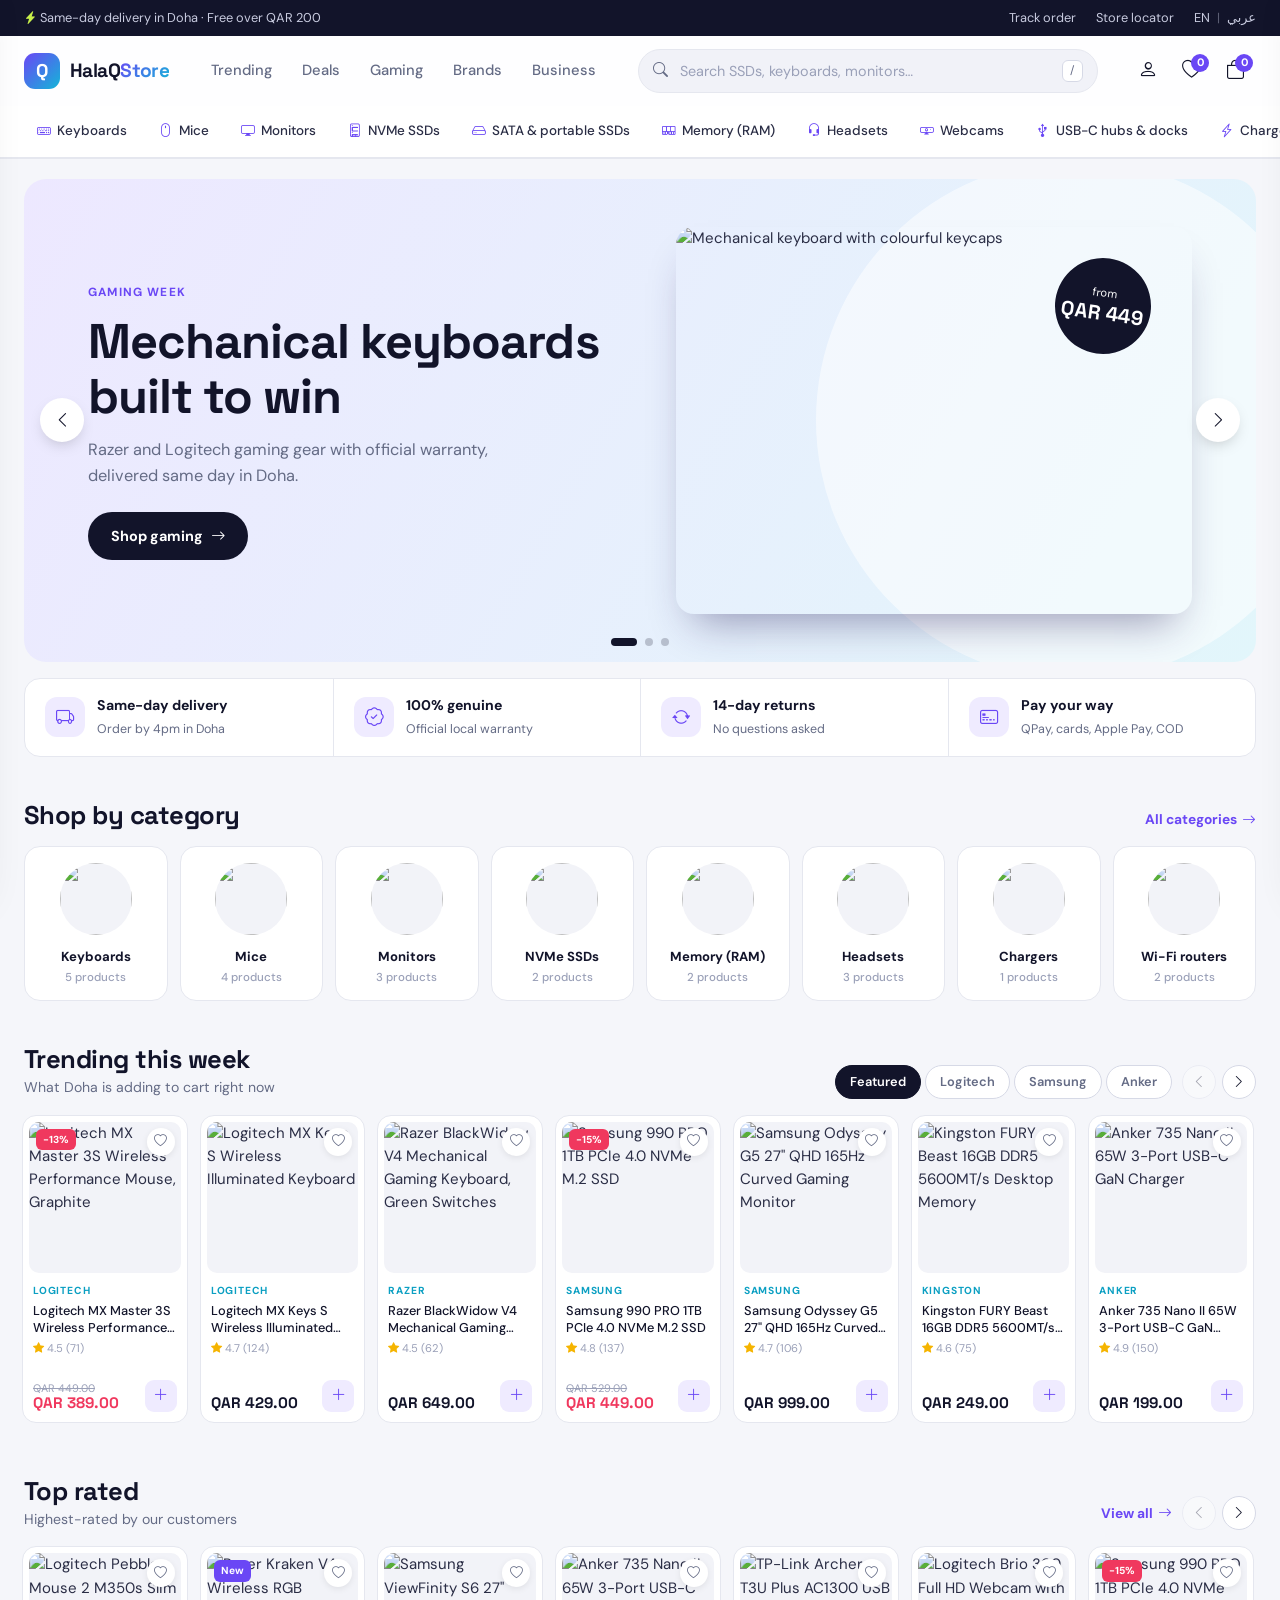
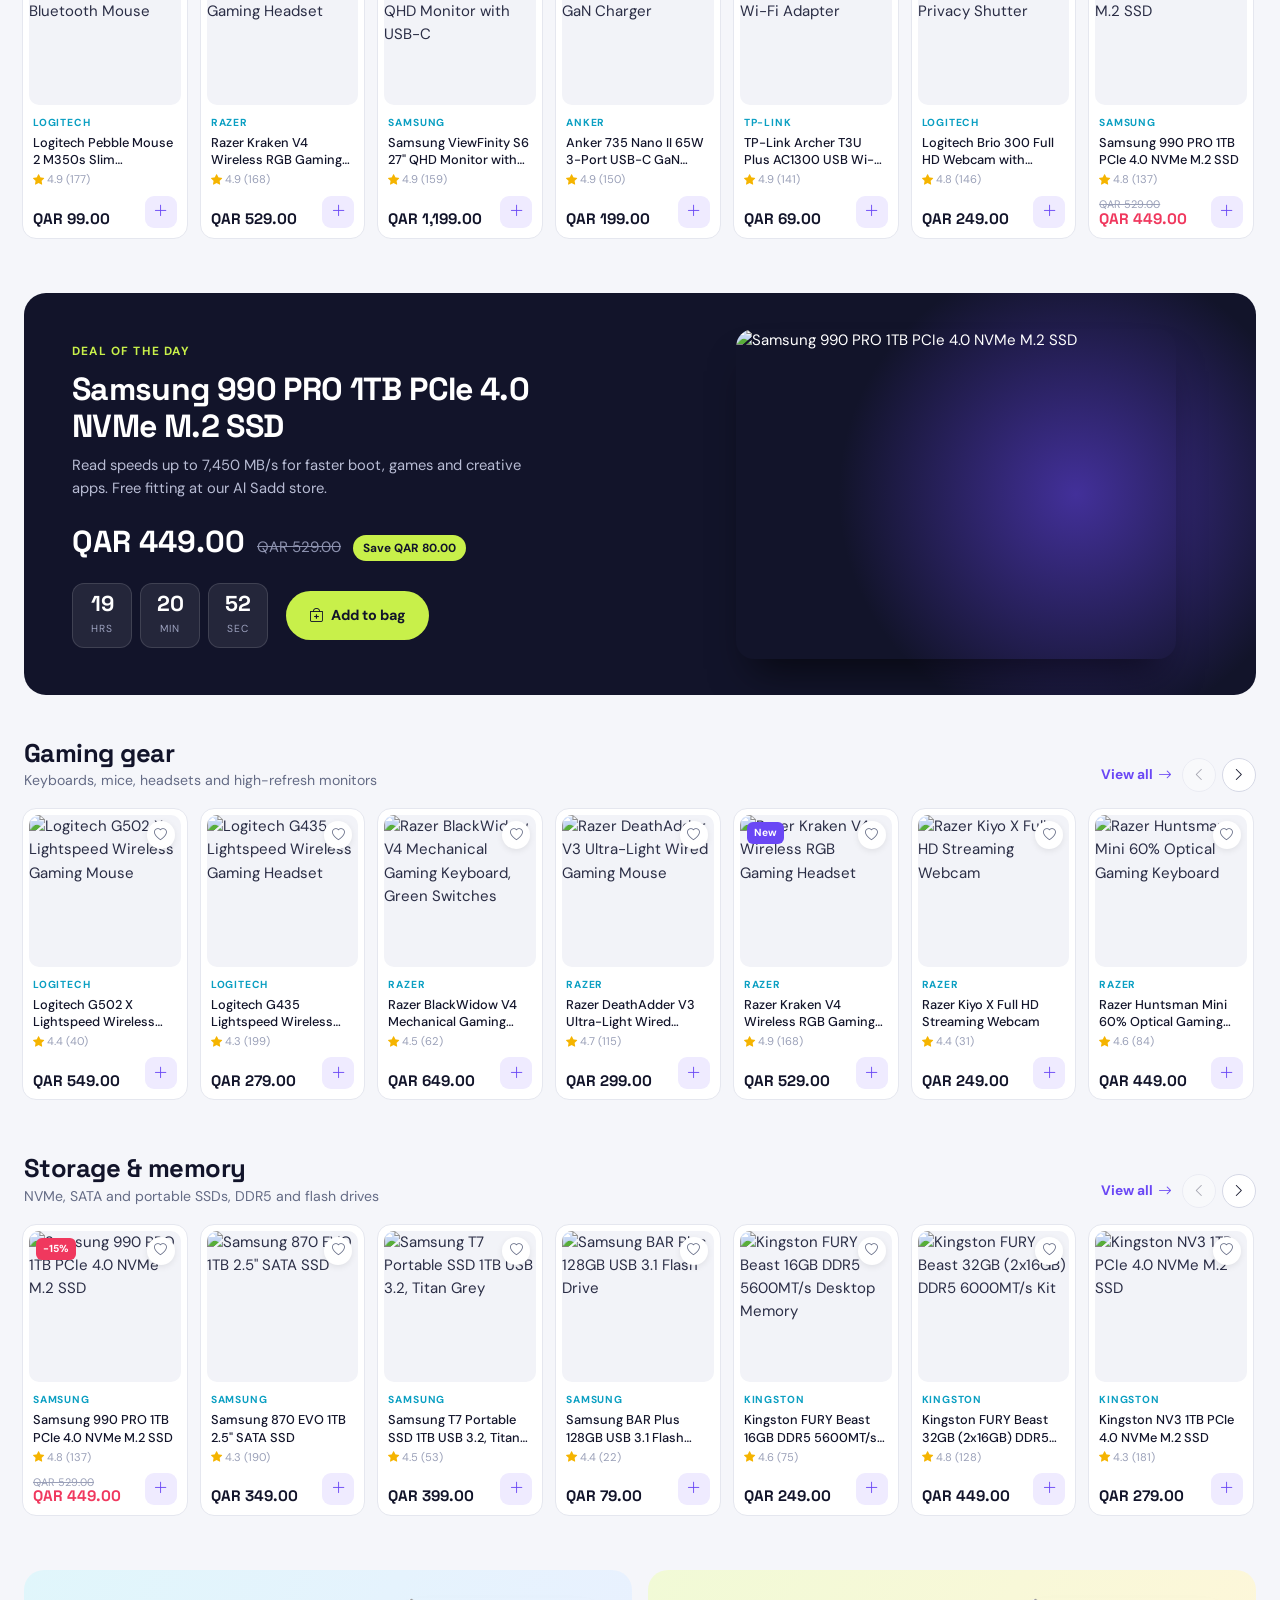
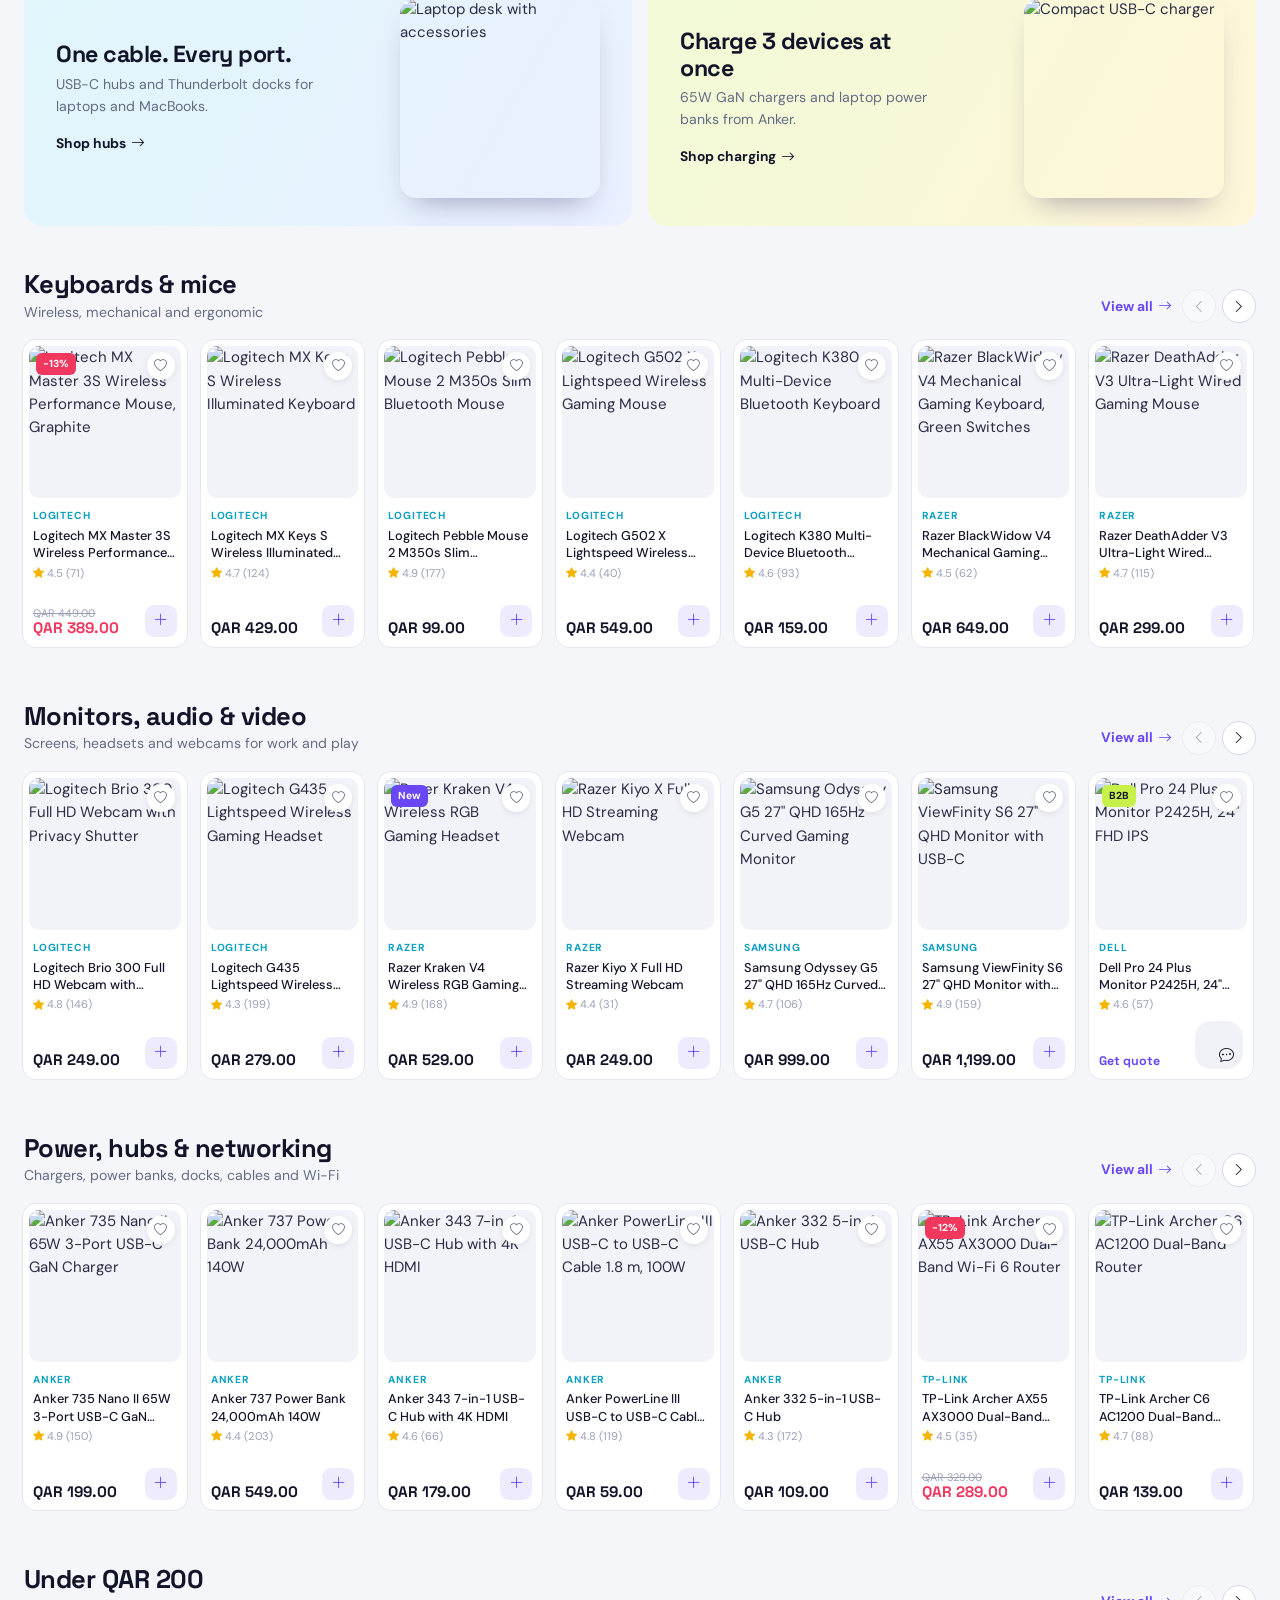
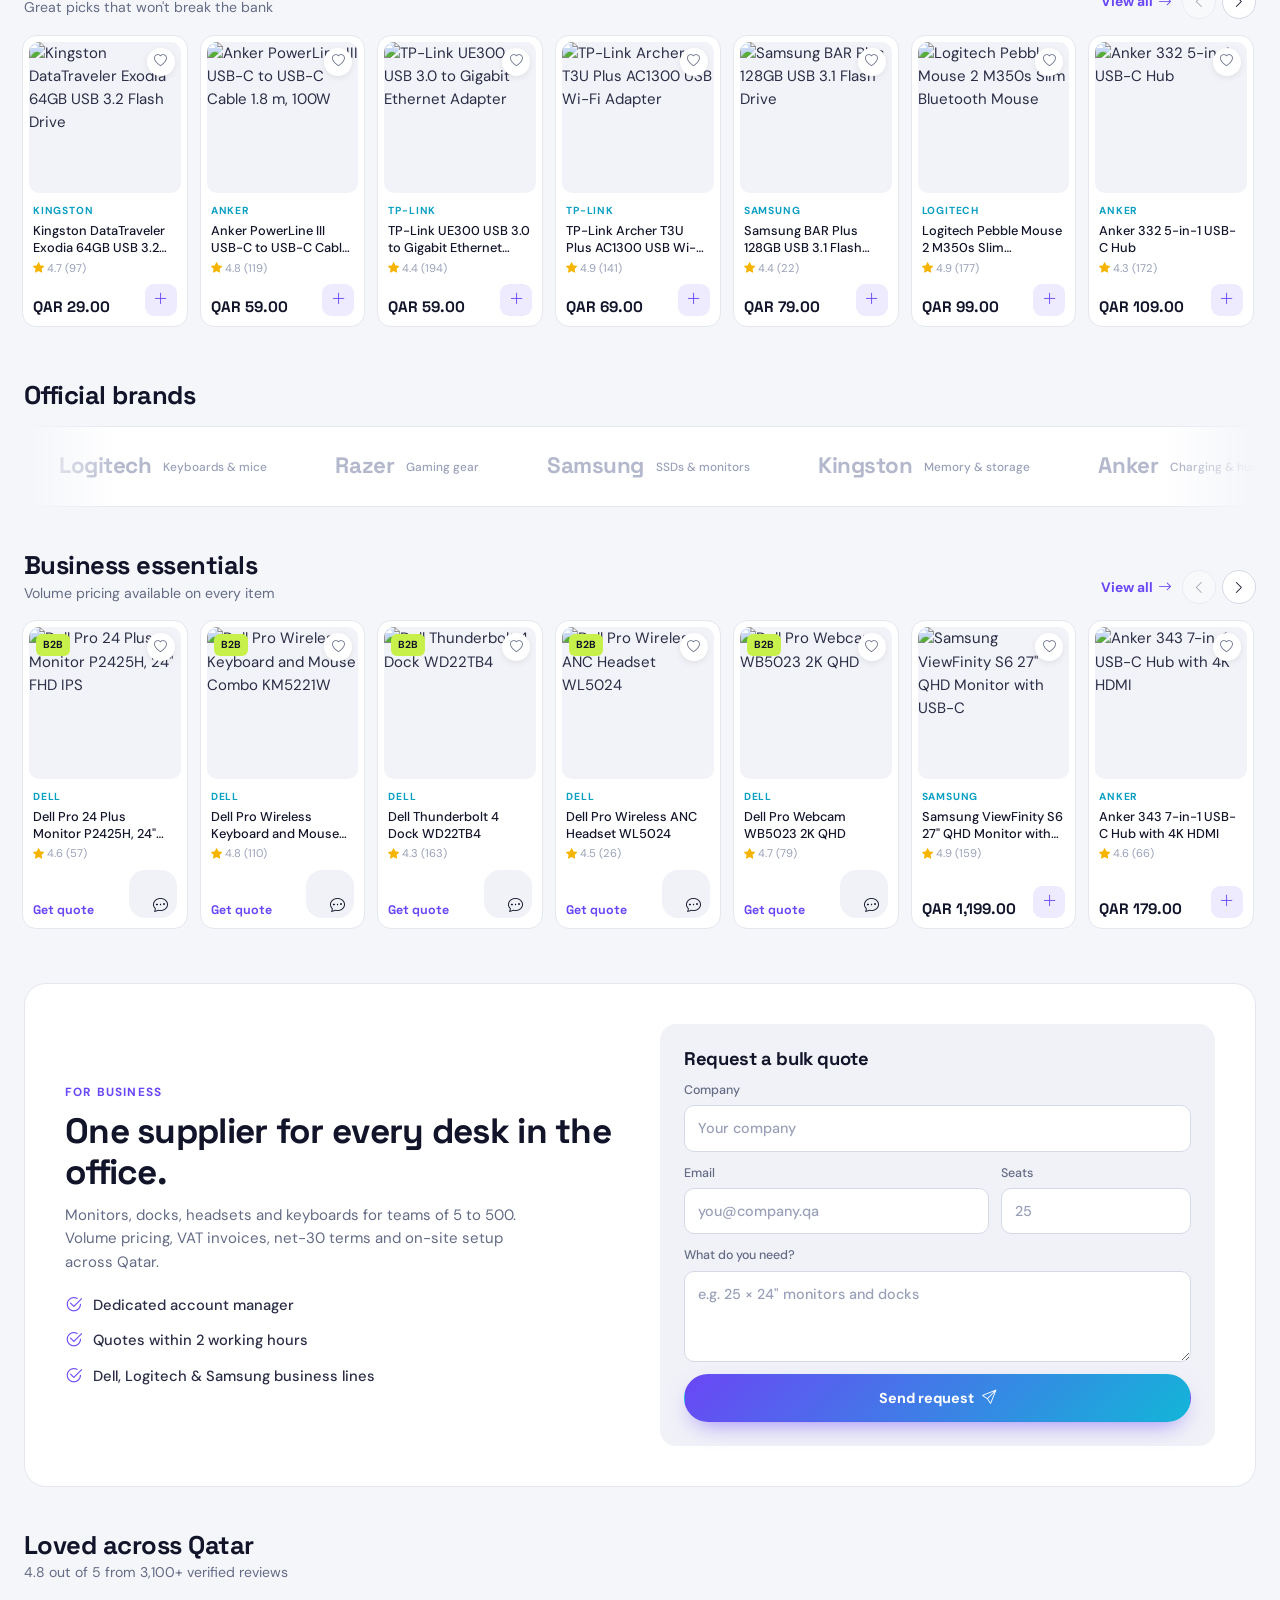
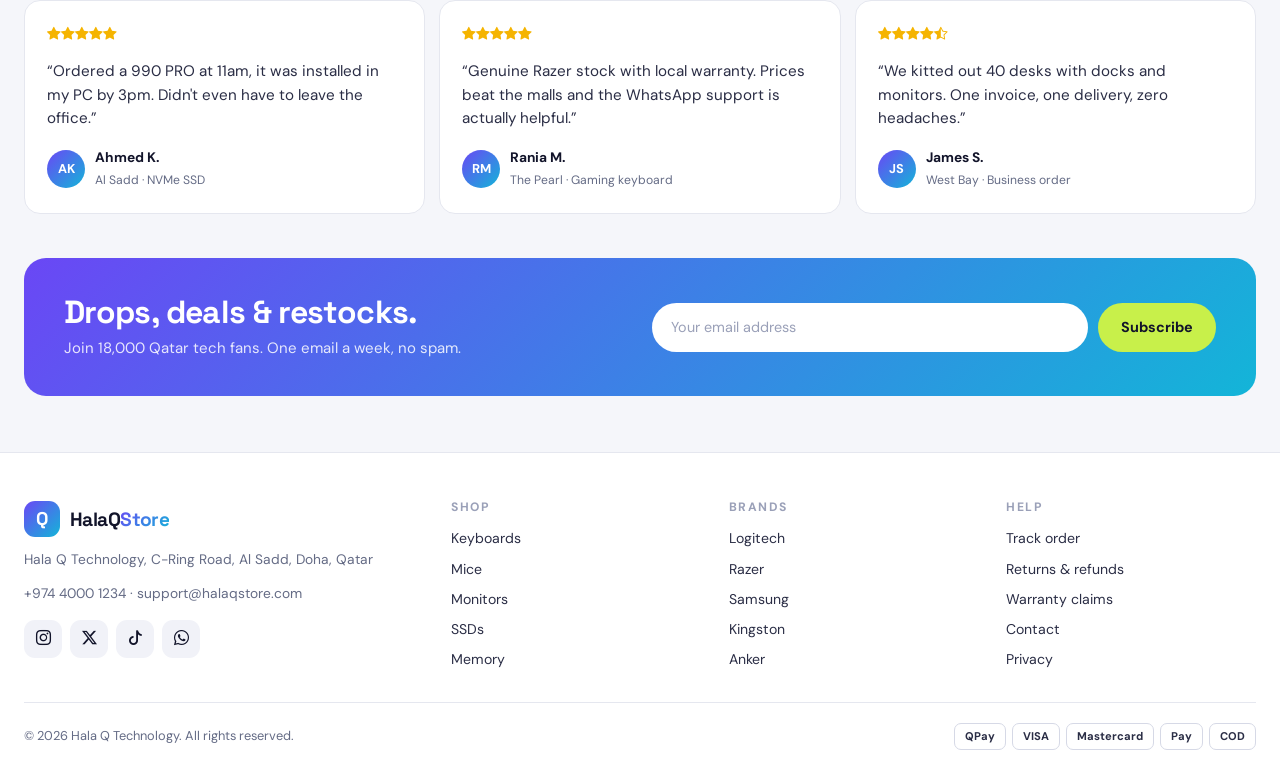
==== design-option2/index.html @ 754481db "Add design option 2 home page (light theme, view-only) New self-contained design in design-option2/:" ====
<!DOCTYPE html>
<html lang="en">
<head>
<meta charset="UTF-8">
<meta name="viewport" content="width=device-width, initial-scale=1">
<title>HalaQStore | Gaming, PC Upgrades &amp; Tech Accessories in Qatar</title>
<meta name="description" content="Keyboards, mice, monitors, SSDs, RAM, headsets and chargers from Logitech, Razer, Samsung, Kingston and Anker. Genuine stock, same-day delivery in Doha.">
<link rel="preconnect" href="https://fonts.googleapis.com">
<link rel="preconnect" href="https://fonts.gstatic.com" crossorigin>
<link href="https://fonts.googleapis.com/css2?family=DM+Sans:wght@400;500;700&family=Space+Grotesk:wght@500;600;700&display=swap" rel="stylesheet">
<link href="https://cdn.jsdelivr.net/npm/bootstrap-icons@1.11.3/font/bootstrap-icons.min.css" rel="stylesheet">
<link href="style.css" rel="stylesheet">
</head>
<body>

<!-- Announcement -->
<div class="announce">
  <div class="wrap announce-in">
    <span><i class="bi bi-lightning-charge-fill"></i> Same-day delivery in Doha · Free over QAR 200</span>
    <div class="announce-links">
      <a href="#">Track order</a>
      <a href="#">Store locator</a>
      <button class="lang" type="button" aria-label="Switch language">EN <span>|</span> عربي</button>
    </div>
  </div>
</div>

<!-- Header -->
<header class="hdr" id="hdr">
  <div class="wrap hdr-in">
    <button class="icon-btn menu-btn" id="menuBtn" aria-label="Open menu"><i class="bi bi-list"></i></button>
    <a href="#" class="logo" aria-label="HalaQStore home"><span class="logo-mark">Q</span><span class="logo-word">HalaQ<b>Store</b></span></a>
    <nav class="nav" aria-label="Main">
      <a href="#trending">Trending</a>
      <a href="#deal">Deals</a>
      <a href="#gaming">Gaming</a>
      <a href="#brands">Brands</a>
      <a href="#business">Business</a>
    </nav>
    <form class="search" role="search" onsubmit="event.preventDefault();location.href='../products.html?q='+encodeURIComponent(this.q.value)">
      <i class="bi bi-search"></i>
      <input name="q" type="search" placeholder="Search SSDs, keyboards, monitors…" aria-label="Search products">
      <kbd>/</kbd>
    </form>
    <div class="hdr-actions">
      <button class="icon-btn search-toggle" id="searchToggle" aria-label="Search"><i class="bi bi-search"></i></button>
      <a href="#" class="icon-btn" aria-label="Account"><i class="bi bi-person"></i></a>
      <a href="#" class="icon-btn" aria-label="Wishlist"><i class="bi bi-heart"></i><span class="dot" id="wishCount" hidden>0</span></a>
      <button class="icon-btn" id="cartBtn" aria-label="Open cart"><i class="bi bi-bag"></i><span class="dot" id="cartCount" hidden>0</span></button>
    </div>
  </div>
  <div class="catbar"><div class="wrap catbar-in" id="catbar"></div></div>
</header>

<!-- Mobile menu -->
<div class="drawer drawer-left" id="menuDrawer" aria-hidden="true">
  <div class="drawer-head"><span class="logo-word">HalaQ<b>Store</b></span><button class="icon-btn" data-close aria-label="Close menu"><i class="bi bi-x-lg"></i></button></div>
  <nav class="drawer-nav" id="drawerNav"></nav>
</div>

<!-- Cart -->
<div class="drawer drawer-right" id="cartDrawer" aria-hidden="true">
  <div class="drawer-head"><h3>Your bag</h3><button class="icon-btn" data-close aria-label="Close cart"><i class="bi bi-x-lg"></i></button></div>
  <div class="cart-items" id="cartItems"></div>
  <div class="cart-foot">
    <div><div class="ship-text" id="shipText"></div><div class="ship-bar"><span id="shipBar"></span></div></div>
    <div class="cart-total"><span>Subtotal</span><strong id="cartTotal">QAR 0.00</strong></div>
    <a href="#" class="btn btn-glow btn-block">Checkout <i class="bi bi-arrow-right"></i></a>
  </div>
</div>
<div class="scrim" id="scrim"></div>

<main>

<!-- Hero banner slider -->
<section class="hero">
  <div class="wrap">
    <div class="slider" id="slider" aria-roledescription="carousel" aria-label="Featured offers">
      <div class="slides" id="slides">
        <div class="slide s-violet" role="group" aria-label="Slide 1 of 3">
          <div class="slide-copy">
            <span class="slide-tag">Gaming week</span>
            <h1>Mechanical keyboards built to win</h1>
            <p>Razer and Logitech gaming gear with official warranty, delivered same day in Doha.</p>
            <a href="#gaming" class="btn btn-dark">Shop gaming <i class="bi bi-arrow-right"></i></a>
          </div>
          <div class="slide-art"><img data-photo="1595225476474-87563907a212" alt="Mechanical keyboard with colourful keycaps"><span class="slide-price">from<b>QAR 449</b></span></div>
        </div>
        <div class="slide s-lime" role="group" aria-label="Slide 2 of 3">
          <div class="slide-copy">
            <span class="slide-tag">PC upgrades</span>
            <h2>Up to 7,450 MB/s with Gen 4 NVMe</h2>
            <p>Samsung and Kingston SSDs and DDR5 memory. Free fitting at our Al Sadd store.</p>
            <a href="#storage" class="btn btn-dark">Shop upgrades <i class="bi bi-arrow-right"></i></a>
          </div>
          <div class="slide-art"><img data-photo="1597872200969-2b65d56bd16b" alt="Inside a gaming PC with RGB lighting"><span class="slide-price">save<b>15%</b></span></div>
        </div>
        <div class="slide s-peach" role="group" aria-label="Slide 3 of 3">
          <div class="slide-copy">
            <span class="slide-tag">For business</span>
            <h2>Equip the whole office in one order</h2>
            <p>Monitors, docks and keyboards for teams of 5 to 500 with volume pricing.</p>
            <a href="#business" class="btn btn-dark">Get a quote <i class="bi bi-arrow-right"></i></a>
          </div>
          <div class="slide-art"><img data-photo="1497366216548-37526070297c" alt="Modern open-plan office"><span class="slide-price">bulk<b>deals</b></span></div>
        </div>
      </div>
      <button class="sl-btn sl-prev" id="slPrev" aria-label="Previous slide"><i class="bi bi-chevron-left"></i></button>
      <button class="sl-btn sl-next" id="slNext" aria-label="Next slide"><i class="bi bi-chevron-right"></i></button>
      <div class="sl-dots" id="slDots"></div>
    </div>
  </div>
</section>

<!-- Perks -->
<section class="perks">
  <div class="wrap"><div class="perks-in">
    <div class="perk"><i class="bi bi-truck"></i><div><strong>Same-day delivery</strong><span>Order by 4pm in Doha</span></div></div>
    <div class="perk"><i class="bi bi-patch-check"></i><div><strong>100% genuine</strong><span>Official local warranty</span></div></div>
    <div class="perk"><i class="bi bi-arrow-repeat"></i><div><strong>14-day returns</strong><span>No questions asked</span></div></div>
    <div class="perk"><i class="bi bi-credit-card-2-front"></i><div><strong>Pay your way</strong><span>QPay, cards, Apple Pay, COD</span></div></div>
  </div></div>
</section>

<!-- Categories -->
<section class="sec">
  <div class="wrap">
    <div class="sec-head"><div><h2>Shop by category</h2></div><a href="../products.html" class="link-more">All categories <i class="bi bi-arrow-right"></i></a></div>
    <div class="cats" id="cats"></div>
  </div>
</section>

<!-- Trending (tabs) -->
<section class="sec" id="trending">
  <div class="wrap">
    <div class="sec-head">
      <div><h2>Trending this week</h2><p>What Doha is adding to cart right now</p></div>
      <div class="sec-tools">
        <div class="tabs" role="tablist" id="tabs">
          <button role="tab" class="active" data-tab="featured">Featured</button>
          <button role="tab" data-tab="logitech">Logitech</button>
          <button role="tab" data-tab="samsung">Samsung</button>
          <button role="tab" data-tab="anker">Anker</button>
        </div>
        <div class="nav-arrows"><button class="r-btn" data-dir="-1" aria-label="Scroll left"><i class="bi bi-chevron-left"></i></button><button class="r-btn" data-dir="1" aria-label="Scroll right"><i class="bi bi-chevron-right"></i></button></div>
      </div>
    </div>
    <div class="rail" id="trendRail"></div>
  </div>
</section>

<section class="sec" data-rail="toprated"></section>

<!-- Deal of the day -->
<section class="sec" id="deal">
  <div class="wrap">
    <div class="deal">
      <div class="deal-copy">
        <span class="kick">Deal of the day</span>
        <h2 id="dealTitle"></h2>
        <p id="dealDesc"></p>
        <div class="deal-price"><strong id="dealPrice"></strong><s id="dealOld"></s><span class="save" id="dealSave"></span></div>
        <div class="deal-row">
          <div class="countdown" id="countdown">
            <div><b data-h>00</b><span>hrs</span></div>
            <div><b data-m>00</b><span>min</span></div>
            <div><b data-s>00</b><span>sec</span></div>
          </div>
          <button class="btn btn-lime" id="dealAdd"><i class="bi bi-bag-plus"></i> Add to bag</button>
        </div>
      </div>
      <div class="deal-visual"><img id="dealImg" alt=""></div>
    </div>
  </div>
</section>

<section class="sec" data-rail="gaming" id="gaming"></section>
<section class="sec" data-rail="storage" id="storage"></section>

<!-- Promo banners -->
<section class="sec">
  <div class="wrap promos">
    <a href="../products.html?type=hub" class="promo p-cyan"><div><h3>One cable. Every port.</h3><p>USB-C hubs and Thunderbolt docks for laptops and MacBooks.</p><span class="link-more">Shop hubs <i class="bi bi-arrow-right"></i></span></div><img data-photo="1618410320928-25228d811631" data-w="500" data-h="500" alt="Laptop desk with accessories"></a>
    <a href="../products.html?type=charger" class="promo p-lime"><div><h3>Charge 3 devices at once</h3><p>65W GaN chargers and laptop power banks from Anker.</p><span class="link-more">Shop charging <i class="bi bi-arrow-right"></i></span></div><img data-photo="1600490722773-35753aea6332" data-w="500" data-h="500" alt="Compact USB-C charger"></a>
  </div>
</section>

<section class="sec" data-rail="input"></section>
<section class="sec" data-rail="display"></section>
<section class="sec" data-rail="power"></section>
<section class="sec" data-rail="budget"></section>

<!-- Brands marquee -->
<section class="sec" id="brands">
  <div class="wrap">
    <div class="sec-head"><div><h2>Official brands</h2></div></div>
    <div class="marquee" aria-label="Brands"><div class="marquee-track" id="marquee"></div></div>
  </div>
</section>

<section class="sec" data-rail="business"></section>

<!-- Business -->
<section class="sec" id="business">
  <div class="wrap">
    <div class="biz">
      <div class="biz-copy">
        <span class="kick">For business</span>
        <h2>One supplier for every desk in the office.</h2>
        <p>Monitors, docks, headsets and keyboards for teams of 5 to 500. Volume pricing, VAT invoices, net-30 terms and on-site setup across Qatar.</p>
        <ul class="checks">
          <li><i class="bi bi-check2-circle"></i> Dedicated account manager</li>
          <li><i class="bi bi-check2-circle"></i> Quotes within 2 working hours</li>
          <li><i class="bi bi-check2-circle"></i> Dell, Logitech &amp; Samsung business lines</li>
        </ul>
      </div>
      <form class="quote" id="quoteForm">
        <h3>Request a bulk quote</h3>
        <label>Company<input required name="company" placeholder="Your company"></label>
        <div class="two">
          <label>Email<input required type="email" name="email" placeholder="you@company.qa"></label>
          <label>Seats<input type="number" min="5" name="seats" placeholder="25"></label>
        </div>
        <label>What do you need?<textarea name="msg" rows="3" placeholder="e.g. 25 × 24&quot; monitors and docks"></textarea></label>
        <button class="btn btn-glow btn-block" type="submit">Send request <i class="bi bi-send"></i></button>
      </form>
    </div>
  </div>
</section>

<!-- Reviews -->
<section class="sec">
  <div class="wrap">
    <div class="sec-head"><div><h2>Loved across Qatar</h2><p>4.8 out of 5 from 3,100+ verified reviews</p></div></div>
    <div class="reviews">
      <figure class="review"><span class="stars"><i class="bi bi-star-fill"></i><i class="bi bi-star-fill"></i><i class="bi bi-star-fill"></i><i class="bi bi-star-fill"></i><i class="bi bi-star-fill"></i></span><blockquote>“Ordered a 990 PRO at 11am, it was installed in my PC by 3pm. Didn't even have to leave the office.”</blockquote><figcaption><span class="av">AK</span><div><strong>Ahmed K.</strong><small>Al Sadd · NVMe SSD</small></div></figcaption></figure>
      <figure class="review"><span class="stars"><i class="bi bi-star-fill"></i><i class="bi bi-star-fill"></i><i class="bi bi-star-fill"></i><i class="bi bi-star-fill"></i><i class="bi bi-star-fill"></i></span><blockquote>“Genuine Razer stock with local warranty. Prices beat the malls and the WhatsApp support is actually helpful.”</blockquote><figcaption><span class="av">RM</span><div><strong>Rania M.</strong><small>The Pearl · Gaming keyboard</small></div></figcaption></figure>
      <figure class="review"><span class="stars"><i class="bi bi-star-fill"></i><i class="bi bi-star-fill"></i><i class="bi bi-star-fill"></i><i class="bi bi-star-fill"></i><i class="bi bi-star-half"></i></span><blockquote>“We kitted out 40 desks with docks and monitors. One invoice, one delivery, zero headaches.”</blockquote><figcaption><span class="av">JS</span><div><strong>James S.</strong><small>West Bay · Business order</small></div></figcaption></figure>
    </div>
  </div>
</section>

<!-- Newsletter -->
<section class="sec">
  <div class="wrap">
    <div class="nl">
      <div><h2>Drops, deals &amp; restocks.</h2><p>Join 18,000 Qatar tech fans. One email a week, no spam.</p></div>
      <form class="nl-form" id="nlForm"><input type="email" required placeholder="Your email address" aria-label="Email address"><button class="btn btn-lime" type="submit">Subscribe</button></form>
    </div>
  </div>
</section>

</main>

<!-- Footer -->
<footer class="ftr">
  <div class="wrap">
    <div class="ftr-top">
      <div class="ftr-brand">
        <a href="#" class="logo"><span class="logo-mark">Q</span><span class="logo-word">HalaQ<b>Store</b></span></a>
        <p>Hala Q Technology, C-Ring Road, Al Sadd, Doha, Qatar</p>
        <p><a href="tel:+97440001234">+974 4000 1234</a> · <a href="mailto:support@halaqstore.com">support@halaqstore.com</a></p>
        <div class="socials"><a href="#" aria-label="Instagram"><i class="bi bi-instagram"></i></a><a href="#" aria-label="X"><i class="bi bi-twitter-x"></i></a><a href="#" aria-label="TikTok"><i class="bi bi-tiktok"></i></a><a href="https://wa.me/97440001234" aria-label="WhatsApp"><i class="bi bi-whatsapp"></i></a></div>
      </div>
      <div><h4>Shop</h4><ul><li><a href="../products.html?type=keyboard">Keyboards</a></li><li><a href="../products.html?type=mouse">Mice</a></li><li><a href="../products.html?type=monitor">Monitors</a></li><li><a href="../products.html?type=nvme">SSDs</a></li><li><a href="../products.html?type=ram">Memory</a></li></ul></div>
      <div><h4>Brands</h4><ul><li><a href="../products.html?brand=Logitech">Logitech</a></li><li><a href="../products.html?brand=Razer">Razer</a></li><li><a href="../products.html?brand=Samsung">Samsung</a></li><li><a href="../products.html?brand=Kingston">Kingston</a></li><li><a href="../products.html?brand=Anker">Anker</a></li></ul></div>
      <div><h4>Help</h4><ul><li><a href="#">Track order</a></li><li><a href="#">Returns &amp; refunds</a></li><li><a href="#">Warranty claims</a></li><li><a href="#">Contact</a></li><li><a href="#">Privacy</a></li></ul></div>
    </div>
    <div class="ftr-bottom">
      <span>© <span id="yr">2026</span> Hala Q Technology. All rights reserved.</span>
      <div class="pays"><span>QPay</span><span>VISA</span><span>Mastercard</span><span> Pay</span><span>COD</span></div>
    </div>
  </div>
</footer>

<!-- Mobile tab bar -->
<nav class="tabbar" aria-label="Quick links">
  <a href="#" class="on"><i class="bi bi-house"></i><span>Home</span></a>
  <a href="#trending"><i class="bi bi-grid"></i><span>Shop</span></a>
  <a href="#deal"><i class="bi bi-fire"></i><span>Deals</span></a>
  <button type="button" data-open-cart><i class="bi bi-bag"></i><span>Bag</span></button>
</nav>

<div class="toast" id="toast" role="status" aria-live="polite"></div>

<script src="catalog.js"></script>
<script src="script.js"></script>
</body>
</html>
---- design-option2/style.css ----
/* =========================================================
   HalaQStore — Design option 2 (light)
   Clean white base · electric violet + cyan · lime highlights
   ========================================================= */
:root{
  --bg:#F5F6FA; --surface:#FFFFFF; --surface-2:#F1F2F8; --surface-3:#E8EAF3;
  --line:#E5E7EF; --line-2:#D6D9E6;
  --ink:#12142A; --text:#2A2D45; --muted:#646B85; --dim:#9AA0B8;
  --violet:#6A47F5; --violet-2:#5534E0; --violet-soft:#EFEBFF; --cyan:#0B9FC2; --lime:#C8F04A; --hot:#F0385E;
  --grad:linear-gradient(135deg,#6A47F5 0%,#13B5D8 100%);
  --media:#F2F3F8;
  --r:16px; --r-sm:10px;
  --font:'DM Sans',system-ui,-apple-system,'Segoe UI',Roboto,Arial,sans-serif;
  --display:'Space Grotesk','DM Sans',system-ui,sans-serif;
  --shadow:0 14px 34px -16px rgba(30,28,80,.25);
}
*,*::before,*::after{box-sizing:border-box}
html{scroll-behavior:smooth}
body{margin:0;font-family:var(--font);font-size:15px;line-height:1.55;color:var(--text);background:var(--bg);-webkit-font-smoothing:antialiased;overflow-x:hidden}
h1,h2,h3,h4{font-family:var(--display);font-weight:700;letter-spacing:-.02em;line-height:1.15;margin:0;color:var(--ink)}
p{margin:0}
a{color:inherit;text-decoration:none}
img{max-width:100%;display:block}
button{font:inherit;color:inherit;cursor:pointer}
:focus-visible{outline:2px solid var(--violet);outline-offset:3px;border-radius:6px}
.wrap{max-width:1320px;margin:0 auto;padding:0 24px}
@media (max-width:600px){.wrap{padding:0 16px}}

/* ---------- Buttons ---------- */
.btn{display:inline-flex;align-items:center;justify-content:center;gap:8px;padding:12px 22px;border-radius:999px;border:1px solid transparent;font-weight:700;font-size:.9rem;transition:transform .2s,box-shadow .2s,background .2s,border-color .2s;white-space:nowrap}
.btn:hover{transform:translateY(-2px)}
.btn-glow{background:var(--grad);color:#fff;box-shadow:0 10px 24px -10px rgba(106,71,245,.7)}
.btn-dark{background:var(--ink);color:#fff}
.btn-dark:hover{background:var(--violet)}
.btn-ghost{background:var(--surface);border-color:var(--line-2);color:var(--ink)}
.btn-ghost:hover{border-color:var(--violet);color:var(--violet)}
.btn-lime{background:var(--lime);color:var(--ink)}
.btn-lime:hover{box-shadow:0 12px 24px -12px rgba(120,160,20,.8)}
.btn-block{width:100%}
.icon-btn{position:relative;display:inline-grid;place-items:center;width:42px;height:42px;border-radius:12px;background:transparent;border:1px solid transparent;font-size:1.2rem;color:var(--ink);transition:background .2s}
.icon-btn:hover{background:var(--surface-2)}
.dot{position:absolute;top:3px;right:2px;min-width:18px;height:18px;padding:0 5px;border-radius:9px;background:var(--violet);color:#fff;font-size:.68rem;font-weight:700;display:grid;place-items:center}

/* ---------- Announcement ---------- */
.announce{background:var(--ink);color:#C9CCE0;font-size:.8rem}
.announce-in{display:flex;justify-content:space-between;align-items:center;gap:16px;padding-top:8px;padding-bottom:8px}
.announce i{color:var(--lime)}
.announce-links{display:flex;gap:20px;align-items:center;white-space:nowrap;flex-shrink:0}
.announce-links a:hover{color:#fff}
.lang{background:none;border:0;color:#C9CCE0;font-size:.8rem;padding:0}
.lang span{opacity:.4;margin:0 4px}
@media (max-width:760px){.announce-links a{display:none}.announce-in>span{overflow:hidden;text-overflow:ellipsis;white-space:nowrap}}

/* ---------- Header ---------- */
.hdr{position:sticky;top:0;z-index:50;background:rgba(255,255,255,.88);backdrop-filter:blur(14px);-webkit-backdrop-filter:blur(14px);border-bottom:1px solid var(--line);transition:box-shadow .2s}
.hdr.scrolled{box-shadow:0 6px 20px -12px rgba(30,28,80,.25)}
.hdr-in{display:flex;align-items:center;gap:28px;height:70px}
.logo{display:flex;align-items:center;gap:10px;flex-shrink:0}
.logo-mark{width:36px;height:36px;border-radius:11px;background:var(--grad);display:grid;place-items:center;font-family:var(--display);font-weight:700;font-size:1.15rem;color:#fff}
.logo-word{font-family:var(--display);font-weight:700;font-size:1.2rem;letter-spacing:-.03em;color:var(--ink)}
.logo-word b{background:var(--grad);-webkit-background-clip:text;background-clip:text;color:transparent}
.nav{display:flex;gap:2px}
.nav a{padding:8px 14px;border-radius:999px;font-weight:500;font-size:.92rem;color:var(--muted);transition:color .2s,background .2s}
.nav a:hover{color:var(--violet);background:var(--violet-soft)}
.search{flex:1;max-width:460px;margin-left:auto;display:flex;align-items:center;gap:10px;height:44px;padding:0 14px;border-radius:999px;background:var(--surface-2);border:1px solid var(--line);transition:border-color .2s,box-shadow .2s,background .2s}
.search:focus-within{background:#fff;border-color:var(--violet);box-shadow:0 0 0 4px rgba(106,71,245,.14)}
.search i{color:var(--muted)}
.search input{flex:1;min-width:0;background:none;border:0;color:var(--ink);font:inherit;font-size:.9rem}
.search input::placeholder{color:var(--dim)}
.search input:focus{outline:none}
.search kbd{font-family:var(--font);font-size:.72rem;color:var(--muted);border:1px solid var(--line-2);border-radius:6px;padding:1px 7px;background:#fff}
.hdr-actions{display:flex;gap:2px}
.menu-btn,.search-toggle{display:none}
@media (max-width:1100px){.nav{display:none}.menu-btn{display:inline-grid}}
@media (max-width:760px){
  .hdr-in{gap:6px;height:62px;flex-wrap:wrap}
  .search{display:none;order:10;flex-basis:100%;max-width:none;margin:0 0 12px}
  .hdr.search-open .search{display:flex}
  .hdr.search-open .hdr-in{height:auto;padding-top:9px}
  .search-toggle{display:inline-grid}
  .hdr-actions{margin-left:auto}
  .hdr-actions a[aria-label="Account"]{display:none}
}

/* ---------- Category strip under header ---------- */
.catbar{background:#fff;border-bottom:1px solid var(--line)}
.catbar-in{display:flex;gap:6px;overflow-x:auto;scrollbar-width:none;padding-top:8px;padding-bottom:8px}
.catbar-in::-webkit-scrollbar{display:none}
.catbar a{display:inline-flex;align-items:center;gap:7px;padding:7px 13px;border-radius:999px;font-size:.84rem;font-weight:500;color:var(--text);white-space:nowrap;transition:background .2s,color .2s}
.catbar a i{color:var(--violet)}
.catbar a:hover{background:var(--violet-soft);color:var(--violet)}

/* ---------- Drawers ---------- */
.scrim{position:fixed;inset:0;background:rgba(18,20,42,.45);opacity:0;pointer-events:none;transition:opacity .25s;z-index:90}
.scrim.on{opacity:1;pointer-events:auto}
.drawer{position:fixed;top:0;bottom:0;width:min(400px,92vw);background:#fff;z-index:100;display:flex;flex-direction:column;transition:transform .3s cubic-bezier(.2,.8,.2,1);box-shadow:0 0 40px rgba(0,0,0,.12)}
.drawer-left{left:0;transform:translateX(-105%)}
.drawer-right{right:0;transform:translateX(105%)}
.drawer.open{transform:none}
.drawer-head{display:flex;align-items:center;justify-content:space-between;padding:16px 20px;border-bottom:1px solid var(--line)}
.drawer-head h3{font-size:1.15rem}
.drawer-nav{padding:12px;overflow:auto}
.drawer-nav a{display:flex;align-items:center;gap:12px;padding:11px 12px;border-radius:10px;font-weight:500}
.drawer-nav a:hover{background:var(--violet-soft);color:var(--violet)}
.drawer-nav a i{color:var(--violet);font-size:1.1rem}
.drawer-nav .dn-label{font-size:.72rem;text-transform:uppercase;letter-spacing:.12em;color:var(--dim);padding:14px 12px 6px}
.cart-items{flex:1;overflow:auto;padding:8px 20px}
.cart-empty{text-align:center;color:var(--muted);padding:60px 10px}
.cart-empty i{font-size:2.4rem;display:block;margin-bottom:10px;color:var(--dim)}
.ci{display:grid;grid-template-columns:60px 1fr auto;gap:12px;align-items:center;padding:12px 0;border-bottom:1px solid var(--line)}
.ci img{width:60px;height:60px;border-radius:10px;background:var(--media);object-fit:cover}
.ci h4{font-family:var(--font);font-size:.84rem;font-weight:500;line-height:1.35;color:var(--ink);display:-webkit-box;-webkit-line-clamp:2;-webkit-box-orient:vertical;overflow:hidden}
.ci small{color:var(--violet);font-weight:700}
.qty{display:flex;align-items:center;gap:2px;border:1px solid var(--line-2);border-radius:999px}
.qty button{width:28px;height:28px;background:none;border:0;border-radius:50%}
.qty button:hover{background:var(--surface-2)}
.qty span{min-width:18px;text-align:center;font-size:.85rem;font-weight:700}
.cart-foot{padding:18px 20px;border-top:1px solid var(--line);display:grid;gap:14px}
.ship-text{font-size:.82rem;color:var(--muted);margin-bottom:6px}
.ship-text b{color:var(--violet)}
.ship-bar{height:6px;border-radius:3px;background:var(--surface-3);overflow:hidden}
.ship-bar span{display:block;height:100%;background:var(--grad);transition:width .4s}
.cart-total{display:flex;justify-content:space-between}
.cart-total strong{font-family:var(--display);font-size:1.2rem;color:var(--ink)}

/* ---------- Hero banner slider ---------- */
.hero{padding:20px 0 0}
.slider{position:relative;border-radius:22px;overflow:hidden}
.slides{display:flex;transition:transform .6s cubic-bezier(.65,0,.35,1)}
.slide{flex:0 0 100%;display:grid;grid-template-columns:1.1fr 1fr;align-items:center;gap:20px;min-height:380px;padding:48px 64px;position:relative;overflow:hidden}
.slide::before{content:"";position:absolute;width:520px;height:520px;right:-80px;top:50%;transform:translateY(-50%);border-radius:50%;background:rgba(255,255,255,.55)}
.s-violet{background:linear-gradient(120deg,#EDE8FF 0%,#E2F6FB 100%)}
.s-lime{background:linear-gradient(120deg,#F4FBDC 0%,#E6F7EE 100%)}
.s-peach{background:linear-gradient(120deg,#FFEDE6 0%,#FBE7F1 100%)}
.slide-copy{position:relative;z-index:1}
.slide-tag{display:inline-block;font-size:.74rem;font-weight:700;letter-spacing:.1em;text-transform:uppercase;color:var(--violet);margin-bottom:12px}
.slide h1,.slide h2{font-size:clamp(1.8rem,3.8vw,3.1rem);margin-bottom:12px;max-width:520px}
.slide p{color:var(--muted);font-size:1.02rem;max-width:440px;margin-bottom:24px}
.slide-art{position:relative;z-index:1;display:grid;place-items:center}
.slide-art img{width:100%;max-width:520px;aspect-ratio:4/3;object-fit:cover;border-radius:18px;box-shadow:0 24px 40px -18px rgba(40,30,90,.45)}
.slide-price{position:absolute;right:8%;top:8%;width:96px;height:96px;border-radius:50%;background:var(--ink);color:#fff;display:grid;place-content:center;text-align:center;font-size:.7rem;line-height:1.2;transform:rotate(8deg)}
.slide-price b{font-family:var(--display);font-size:1.25rem}
.sl-btn{position:absolute;top:50%;transform:translateY(-50%);z-index:3;width:44px;height:44px;border-radius:50%;border:0;background:#fff;color:var(--ink);font-size:1.05rem;display:grid;place-items:center;box-shadow:0 6px 16px -6px rgba(0,0,0,.25);transition:background .2s,color .2s}
.sl-btn:hover{background:var(--ink);color:#fff}
.sl-prev{left:16px}.sl-next{right:16px}
.sl-dots{position:absolute;left:0;right:0;bottom:16px;z-index:3;display:flex;justify-content:center;gap:8px}
.sl-dots button{width:8px;height:8px;padding:0;border:0;border-radius:4px;background:rgba(18,20,42,.22);transition:width .3s,background .3s}
.sl-dots button.on{width:26px;background:var(--ink)}
@media (max-width:820px){
  .slide{grid-template-columns:1fr;text-align:left;padding:30px 24px 48px;min-height:0;gap:6px}
  .slide-art{order:-1}
  .slide-art img{max-width:none;aspect-ratio:16/10}
  .slide::before{width:300px;height:300px;right:-60px;top:30%}
  .slide p{margin-bottom:18px;font-size:.95rem}
  .slide-price{width:74px;height:74px;right:6%;top:2%}
  .slide-price b{font-size:1rem}
  .sl-btn{display:none}
}

/* ---------- Perks ---------- */
.perks{padding:16px 0 0}
.perks-in{display:grid;grid-template-columns:repeat(4,1fr);background:#fff;border:1px solid var(--line);border-radius:var(--r)}
.perk{display:flex;align-items:center;gap:12px;padding:16px 20px}
.perk+.perk{border-left:1px solid var(--line)}
.perk i{width:40px;height:40px;border-radius:12px;display:grid;place-items:center;flex-shrink:0;font-size:1.15rem;color:var(--violet);background:var(--violet-soft)}
.perk strong{display:block;font-size:.88rem;color:var(--ink)}
.perk span{font-size:.78rem;color:var(--muted)}
@media (max-width:900px){.perks-in{grid-template-columns:1fr 1fr}.perk:nth-child(3){border-left:0}.perk:nth-child(n+3){border-top:1px solid var(--line)}}
@media (max-width:480px){.perk{padding:12px;gap:9px}.perk i{width:34px;height:34px;font-size:1rem}}

/* ---------- Sections ---------- */
.sec{padding:44px 0 0}
.sec-head{display:flex;align-items:flex-end;justify-content:space-between;gap:16px;margin-bottom:16px;flex-wrap:wrap}
.sec-head h2{font-size:clamp(1.25rem,2.2vw,1.6rem)}
.sec-head p{color:var(--muted);font-size:.88rem;margin-top:2px}
.sec-tools{display:flex;align-items:center;gap:10px}
.link-more{display:inline-flex;align-items:center;gap:5px;font-weight:700;font-size:.86rem;color:var(--violet);white-space:nowrap}
.link-more i{transition:transform .2s}
.link-more:hover i{transform:translateX(3px)}
@media (max-width:600px){.sec{padding-top:34px}.sec-head{margin-bottom:12px}}

/* ---------- Categories ---------- */
.cats{display:grid;grid-template-columns:repeat(8,1fr);gap:12px}
.cat{display:flex;flex-direction:column;align-items:center;gap:10px;padding:16px 8px 14px;border-radius:var(--r);background:#fff;border:1px solid var(--line);text-align:center;transition:border-color .2s,transform .2s,box-shadow .2s}
.cat-img{width:72px;height:72px;border-radius:50%;background:var(--media);overflow:hidden}
.cat-img img{width:100%;height:100%;object-fit:cover}
.cat strong{font-size:.82rem;font-weight:700;color:var(--ink);line-height:1.25}
.cat small{display:block;color:var(--dim);font-size:.72rem;font-weight:500}
.cat:hover{transform:translateY(-3px);border-color:var(--violet);box-shadow:var(--shadow)}
@media (max-width:1100px){.cats{grid-template-columns:repeat(4,1fr)}}
@media (max-width:600px){.cats{grid-template-columns:repeat(4,1fr);gap:8px}.cat{padding:10px 4px;gap:6px;border-radius:12px}.cat-img{width:52px;height:52px}.cat strong{font-size:.72rem}.cat small{display:none}}

/* ---------- Tabs ---------- */
.tabs{display:flex;gap:4px;overflow-x:auto;scrollbar-width:none;max-width:100%}
.tabs::-webkit-scrollbar{display:none}
.tabs button{border:1px solid var(--line-2);background:#fff;padding:6px 14px;border-radius:999px;font-weight:600;font-size:.8rem;color:var(--muted);white-space:nowrap;transition:all .2s}
.tabs button:hover{color:var(--violet);border-color:var(--violet)}
.tabs button.active{background:var(--ink);border-color:var(--ink);color:#fff}

/* ---------- Product rails (sliders) ---------- */
.rail-wrap{position:relative}
.rail{display:grid;grid-auto-flow:column;grid-auto-columns:calc((100% - 6*12px)/7);gap:12px;overflow-x:auto;scroll-snap-type:x mandatory;scroll-behavior:smooth;scrollbar-width:none;padding:4px 2px 10px;margin:-4px -2px 0}
.rail::-webkit-scrollbar{display:none}
.rail>*{scroll-snap-align:start}
@media (max-width:1200px){.rail{grid-auto-columns:calc((100% - 5*12px)/6)}}
@media (max-width:1000px){.rail{grid-auto-columns:calc((100% - 4*12px)/5)}}
@media (max-width:820px){.rail{grid-auto-columns:calc((100% - 3*12px)/4)}}
@media (max-width:640px){.rail{grid-auto-columns:42%;gap:10px}}
.nav-arrows{display:flex;gap:6px}
.r-btn{width:34px;height:34px;border-radius:50%;border:1px solid var(--line-2);background:#fff;color:var(--ink);display:grid;place-items:center;font-size:.85rem;transition:background .2s,color .2s,border-color .2s,opacity .2s}
.r-btn:hover:not(:disabled){background:var(--ink);border-color:var(--ink);color:#fff}
.r-btn:disabled{opacity:.35;cursor:default}
@media (max-width:640px){.nav-arrows{display:none}}

/* ---------- Product card (compact) ---------- */
.card{position:relative;display:flex;flex-direction:column;border-radius:14px;background:#fff;border:1px solid var(--line);overflow:hidden;transition:border-color .2s,transform .2s,box-shadow .2s}
.card:hover{border-color:transparent;transform:translateY(-3px);box-shadow:var(--shadow)}
.card-media{position:relative;display:block;aspect-ratio:1/1;margin:6px;border-radius:10px;background:var(--media);overflow:hidden}
.card-media img{width:100%;height:100%;object-fit:cover;transition:transform .35s}
.card:hover .card-media img{transform:scale(1.06)}
.badges{position:absolute;top:7px;left:7px;display:flex;gap:4px;z-index:1}
.badge{font-size:.64rem;font-weight:700;padding:3px 7px;border-radius:6px;background:var(--ink);color:#fff}
.badge.sale{background:var(--hot)}
.badge.new{background:var(--violet)}
.badge.b2b{background:var(--lime);color:var(--ink)}
.wish{position:absolute;top:12px;right:12px;z-index:1;width:28px;height:28px;border-radius:50%;border:0;background:#fff;color:var(--muted);font-size:.8rem;display:grid;place-items:center;box-shadow:0 2px 6px rgba(0,0,0,.08);transition:transform .2s,color .2s}
.wish:hover{transform:scale(1.1);color:var(--hot)}
.wish.on{color:var(--hot)}
.card-body{display:flex;flex-direction:column;gap:3px;padding:4px 10px 10px;flex:1}
.card-brand{font-size:.64rem;font-weight:700;letter-spacing:.08em;text-transform:uppercase;color:var(--cyan)}
.card-title{font-size:.8rem;font-weight:500;line-height:1.35;color:var(--ink);display:-webkit-box;-webkit-line-clamp:2;-webkit-box-orient:vertical;overflow:hidden;min-height:2.7em}
.card-title:hover{color:var(--violet)}
.card-rate{font-size:.7rem;color:var(--dim);display:flex;align-items:center;gap:3px}
.card-rate i{color:#F5B400}
.card-foot{display:flex;align-items:flex-end;justify-content:space-between;gap:6px;margin-top:auto;padding-top:4px}
.price{font-family:var(--display);font-weight:700;font-size:.95rem;color:var(--ink);line-height:1.1}
.price s{display:block;font-family:var(--font);font-size:.68rem;font-weight:400;color:var(--dim)}
.price-sale{color:var(--hot)}
.price-quote{font-size:.78rem;color:var(--violet)}
.add{flex-shrink:0;width:32px;height:32px;border-radius:9px;border:0;background:var(--violet-soft);color:var(--violet);font-size:.95rem;display:grid;place-items:center;transition:background .2s,color .2s}
.add:hover{background:var(--violet);color:#fff}
.add.quote{background:var(--surface-2);color:var(--ink)}

/* ---------- Deal ---------- */
.deal{position:relative;display:grid;grid-template-columns:1.2fr 1fr;gap:28px;align-items:center;padding:36px 48px;border-radius:22px;overflow:hidden;background:var(--ink);color:#fff}
.deal::before{content:"";position:absolute;width:480px;height:480px;right:-60px;top:50%;transform:translateY(-50%);border-radius:50%;background:radial-gradient(circle,rgba(106,71,245,.55),transparent 70%)}
.deal-copy{position:relative;z-index:1}
.deal .kick{display:inline-block;font-size:.74rem;font-weight:700;letter-spacing:.1em;text-transform:uppercase;color:var(--lime);margin-bottom:10px}
.deal h2{color:#fff;font-size:clamp(1.4rem,2.6vw,2rem);margin-bottom:10px;max-width:520px}
.deal-copy>p{color:#B8BCD4;max-width:460px;margin-bottom:18px;font-size:.92rem}
.deal-price{display:flex;align-items:baseline;gap:12px;flex-wrap:wrap;margin-bottom:18px}
.deal-price strong{font-family:var(--display);font-size:1.9rem}
.deal-price s{color:#8C91AE}
.save{font-size:.74rem;font-weight:700;padding:4px 10px;border-radius:999px;background:var(--lime);color:var(--ink)}
.deal-row{display:flex;align-items:center;gap:18px;flex-wrap:wrap}
.countdown{display:flex;gap:8px}
.countdown div{min-width:60px;padding:8px 6px;border-radius:12px;text-align:center;background:rgba(255,255,255,.08);border:1px solid rgba(255,255,255,.12)}
.countdown b{display:block;font-family:var(--display);font-size:1.35rem;line-height:1.1}
.countdown span{font-size:.64rem;text-transform:uppercase;letter-spacing:.1em;color:#9EA3C0}
.deal-visual{position:relative;z-index:1;display:grid;place-items:center}
.deal-visual img{width:100%;max-width:440px;aspect-ratio:4/3;object-fit:cover;border-radius:18px;box-shadow:0 26px 40px -16px rgba(0,0,0,.6)}
@keyframes float{50%{transform:translateY(-10px) rotate(-2deg)}}
@media (max-width:820px){.deal{grid-template-columns:1fr;padding:28px 22px}.deal-visual{order:-1}.deal-visual img{max-width:none;aspect-ratio:16/10}}

/* ---------- Promo banners ---------- */
.promos{display:grid;grid-template-columns:1fr 1fr;gap:16px}
.promo{position:relative;display:flex;align-items:center;justify-content:space-between;gap:12px;min-height:180px;padding:28px 32px;border-radius:20px;overflow:hidden;transition:transform .2s}
.promo:hover{transform:translateY(-3px)}
.promo h3{font-size:1.45rem;margin-bottom:6px;max-width:260px}
.promo p{color:var(--muted);font-size:.88rem;margin-bottom:14px;max-width:260px}
.promo .link-more{color:var(--ink)}
.promo img{width:40%;max-width:200px;aspect-ratio:1/1;object-fit:cover;border-radius:16px;box-shadow:0 16px 30px -14px rgba(40,30,90,.4)}
.p-cyan{background:linear-gradient(120deg,#E0F6FB,#EAF0FF)}
.p-lime{background:linear-gradient(120deg,#F1FAD6,#FFF6DA)}
@media (max-width:760px){.promos{grid-template-columns:1fr;gap:12px}.promo{min-height:150px;padding:22px}.promo h3{font-size:1.2rem}}

/* ---------- Brands marquee ---------- */
.marquee{overflow:hidden;background:#fff;border:1px solid var(--line);border-radius:var(--r);-webkit-mask-image:linear-gradient(90deg,transparent,#000 8%,#000 92%,transparent);mask-image:linear-gradient(90deg,transparent,#000 8%,#000 92%,transparent)}
.marquee-track{display:flex;width:max-content;animation:scroll 36s linear infinite}
.marquee:hover .marquee-track{animation-play-state:paused}
.marquee a{display:flex;align-items:center;gap:12px;padding:22px 34px;font-family:var(--display);font-weight:700;font-size:1.4rem;letter-spacing:-.02em;color:#B4B8CC;white-space:nowrap;transition:color .2s}
.marquee a small{font-family:var(--font);font-size:.74rem;font-weight:500;letter-spacing:0;color:var(--dim)}
.marquee a:hover{color:var(--violet)}
@keyframes scroll{to{transform:translateX(-50%)}}
@media (prefers-reduced-motion:reduce){.marquee-track,.deal-visual img{animation:none}.slides{transition:none}}

/* ---------- Business ---------- */
.biz{display:grid;grid-template-columns:1fr 1fr;gap:40px;align-items:center;padding:40px;border-radius:22px;background:#fff;border:1px solid var(--line)}
.biz-copy .kick{display:inline-block;font-size:.74rem;font-weight:700;letter-spacing:.1em;text-transform:uppercase;color:var(--violet);margin-bottom:10px}
.biz-copy h2{font-size:clamp(1.5rem,2.8vw,2.2rem);margin-bottom:12px}
.biz-copy p{color:var(--muted);margin-bottom:18px;max-width:480px}
.checks{list-style:none;padding:0;margin:0;display:grid;gap:8px}
.checks li{display:flex;gap:10px;align-items:center;font-weight:500;font-size:.92rem}
.checks i{color:var(--violet);font-size:1.1rem}
.quote{padding:24px;border-radius:var(--r);background:var(--surface-2);display:grid;gap:12px}
.quote h3{font-size:1.15rem}
.quote label{display:grid;gap:5px;font-size:.78rem;font-weight:500;color:var(--muted)}
.quote input,.quote textarea,.nl-form input{width:100%;font:inherit;font-size:.9rem;color:var(--ink);background:#fff;border:1px solid var(--line-2);border-radius:var(--r-sm);padding:11px 13px;transition:border-color .2s,box-shadow .2s;resize:vertical}
.quote input:focus,.quote textarea:focus,.nl-form input:focus{outline:none;border-color:var(--violet);box-shadow:0 0 0 4px rgba(106,71,245,.14)}
.quote ::placeholder,.nl-form ::placeholder{color:var(--dim)}
.two{display:grid;grid-template-columns:1.6fr 1fr;gap:12px}
@media (max-width:860px){.biz{grid-template-columns:1fr;gap:24px;padding:24px 20px}}
@media (max-width:420px){.two{grid-template-columns:1fr}.quote{padding:18px}}

/* ---------- Reviews ---------- */
.reviews{display:grid;grid-template-columns:repeat(3,1fr);gap:14px}
.review{margin:0;padding:22px;border-radius:var(--r);background:#fff;border:1px solid var(--line);display:flex;flex-direction:column;gap:16px}
.review .stars{color:#F5B400;font-size:.85rem}
.review blockquote{margin:0;font-size:.95rem;color:var(--text)}
.review figcaption{display:flex;align-items:center;gap:10px;margin-top:auto}
.av{width:38px;height:38px;border-radius:50%;background:var(--grad);display:grid;place-items:center;font-weight:700;font-size:.8rem;color:#fff}
.review strong{display:block;font-size:.86rem;color:var(--ink)}
.review small{color:var(--muted);font-size:.76rem}
@media (max-width:900px){.reviews{grid-template-columns:1fr}}

/* ---------- Newsletter ---------- */
.nl{display:grid;grid-template-columns:1fr 1fr;gap:24px;align-items:center;padding:36px 40px;border-radius:22px;background:var(--grad);color:#fff}
.nl h2{color:#fff;font-size:clamp(1.4rem,2.6vw,2rem);margin-bottom:6px}
.nl p{color:rgba(255,255,255,.85)}
.nl-form{display:flex;gap:10px}
.nl-form input{border-radius:999px;padding:12px 18px;border-color:transparent}
@media (max-width:820px){.nl{grid-template-columns:1fr;padding:26px 22px}}
@media (max-width:480px){.nl-form{flex-direction:column}}

/* ---------- Footer ---------- */
.ftr{margin-top:56px;background:#fff;border-top:1px solid var(--line);padding:48px 0 22px}
.ftr-top{display:grid;grid-template-columns:1.6fr 1fr 1fr 1fr;gap:28px;padding-bottom:30px;border-bottom:1px solid var(--line)}
.ftr-brand p{color:var(--muted);font-size:.86rem;margin-top:12px}
.ftr-brand p a:hover{color:var(--violet)}
.socials{display:flex;gap:8px;margin-top:16px}
.socials a{width:38px;height:38px;border-radius:11px;display:grid;place-items:center;background:var(--surface-2);color:var(--ink);transition:background .2s,color .2s}
.socials a:hover{background:var(--violet);color:#fff}
.ftr h4{font-family:var(--font);font-size:.76rem;font-weight:700;text-transform:uppercase;letter-spacing:.12em;color:var(--dim);margin-bottom:12px}
.ftr ul{list-style:none;margin:0;padding:0;display:grid;gap:7px}
.ftr ul a{color:var(--text);font-size:.88rem}
.ftr ul a:hover{color:var(--violet)}
.ftr-bottom{display:flex;justify-content:space-between;align-items:center;gap:14px;flex-wrap:wrap;padding-top:20px;font-size:.8rem;color:var(--muted)}
.pays{display:flex;gap:6px;flex-wrap:wrap}
.pays span{padding:4px 10px;border-radius:7px;border:1px solid var(--line-2);font-size:.7rem;font-weight:700;color:var(--text)}
@media (max-width:820px){.ftr-top{grid-template-columns:1fr 1fr}.ftr-brand{grid-column:1 / -1}}
@media (max-width:760px){.ftr{padding-bottom:96px}}

/* ---------- Mobile tab bar ---------- */
.tabbar{display:none}
@media (max-width:760px){
  .tabbar{position:fixed;left:12px;right:12px;bottom:12px;z-index:60;display:grid;grid-template-columns:repeat(4,1fr);padding:6px;border-radius:18px;background:rgba(255,255,255,.92);backdrop-filter:blur(14px);-webkit-backdrop-filter:blur(14px);border:1px solid var(--line);box-shadow:0 10px 30px -10px rgba(30,28,80,.3)}
  .tabbar a,.tabbar button{display:flex;flex-direction:column;align-items:center;gap:2px;padding:6px 0;border:0;background:none;border-radius:12px;font-size:.68rem;font-weight:500;color:var(--muted)}
  .tabbar i{font-size:1.15rem}
  .tabbar .on{color:var(--violet);background:var(--violet-soft)}
}

/* ---------- Toast ---------- */
.toast{position:fixed;left:50%;bottom:28px;z-index:120;transform:translate(-50%,20px);opacity:0;pointer-events:none;display:flex;align-items:center;gap:10px;padding:12px 18px;border-radius:999px;background:var(--ink);color:#fff;font-weight:600;font-size:.86rem;box-shadow:var(--shadow);transition:opacity .25s,transform .25s;max-width:calc(100vw - 32px)}
.toast i{color:var(--lime);font-size:1.05rem}
.toast.on{opacity:1;transform:translate(-50%,0)}
@media (max-width:760px){.toast{bottom:96px}}

/* ---------- View-only mode ---------- */
.view-only a,.view-only button,.view-only input,.view-only textarea,.view-only label{cursor:default}
.view-only input,.view-only textarea{caret-color:transparent}
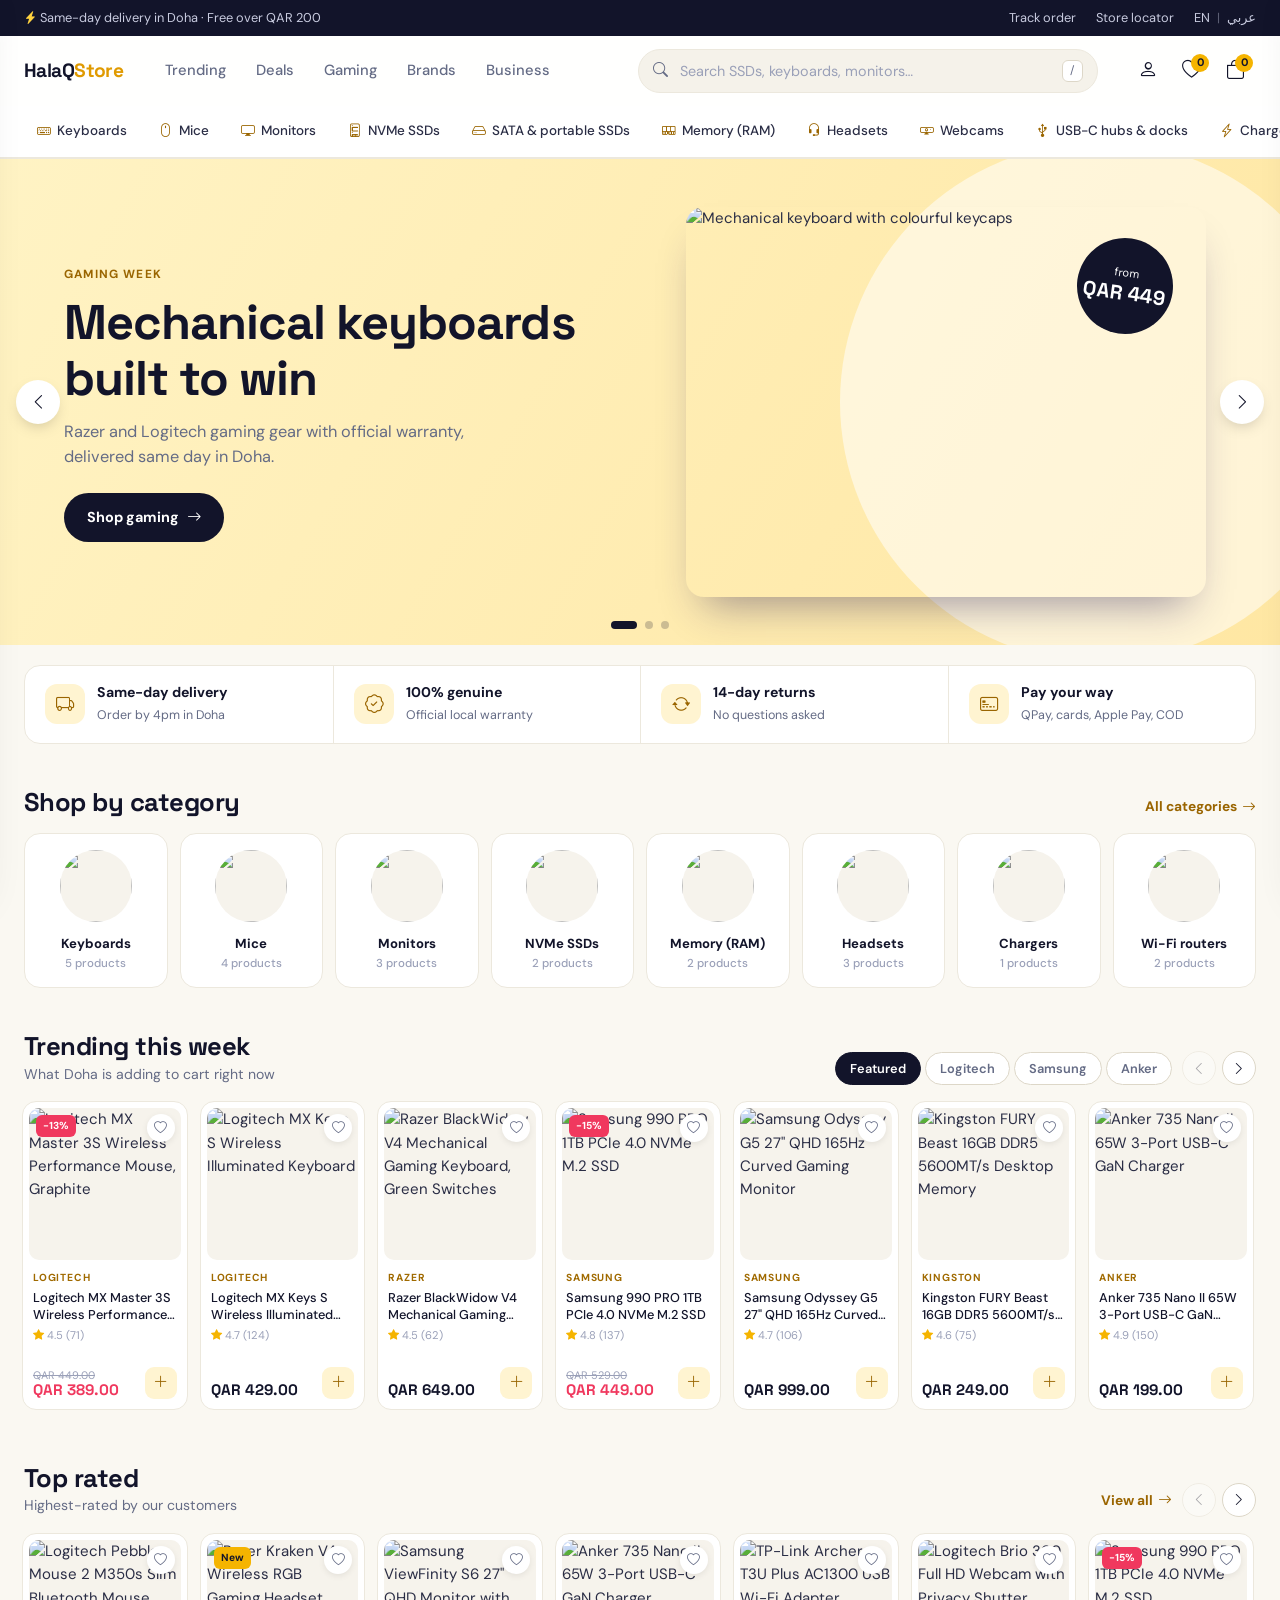
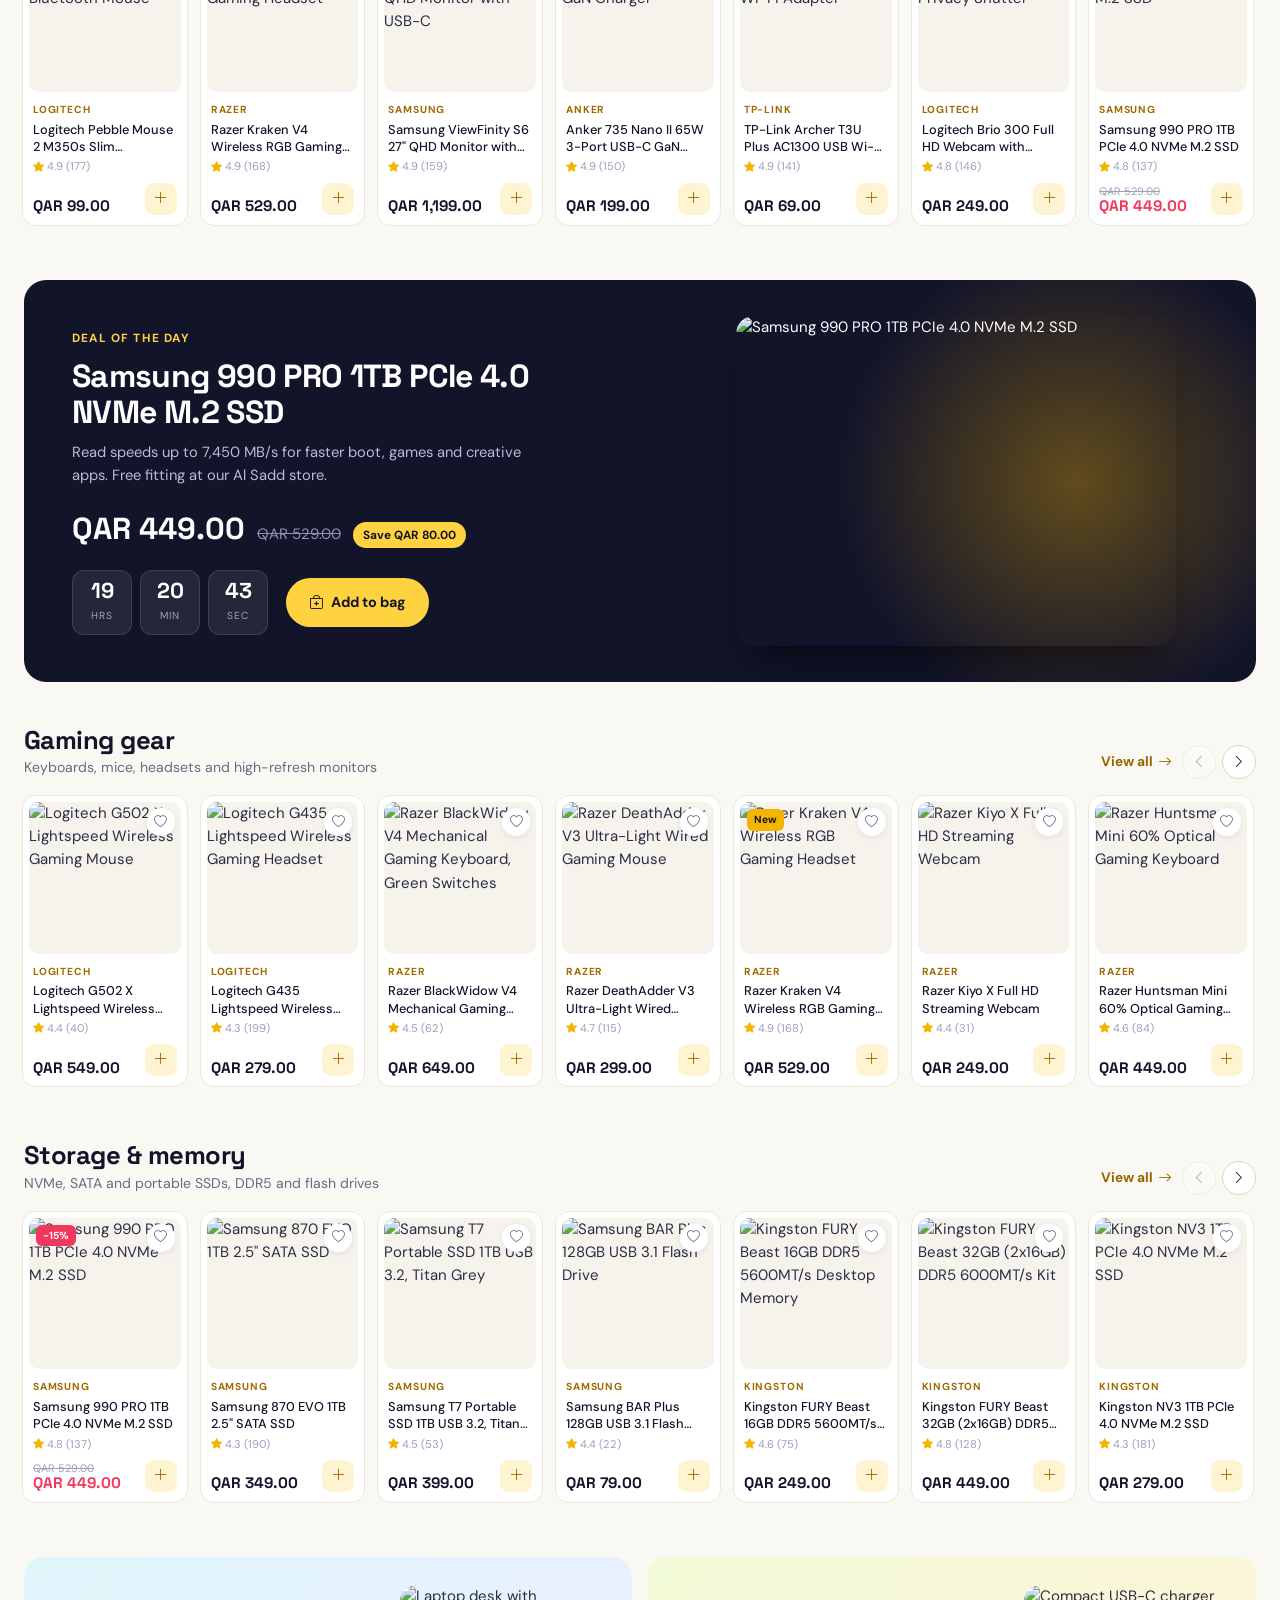
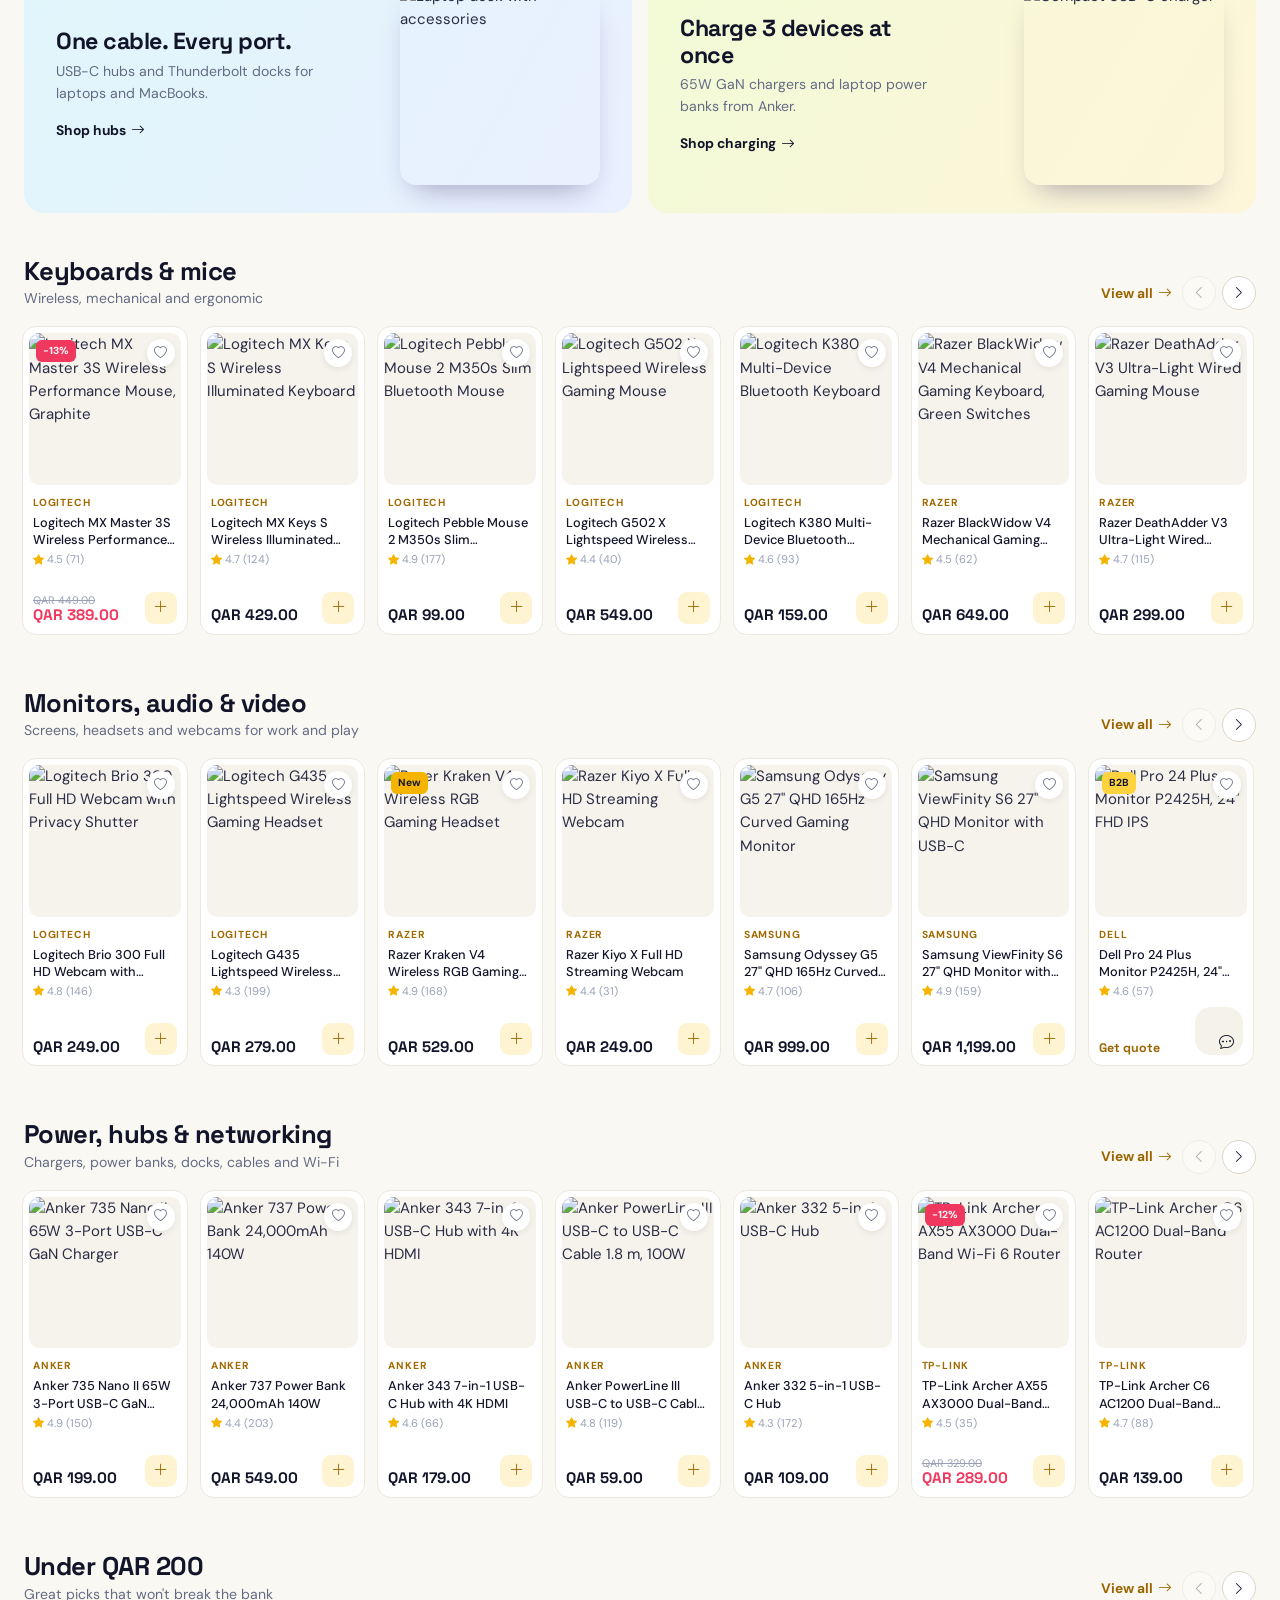
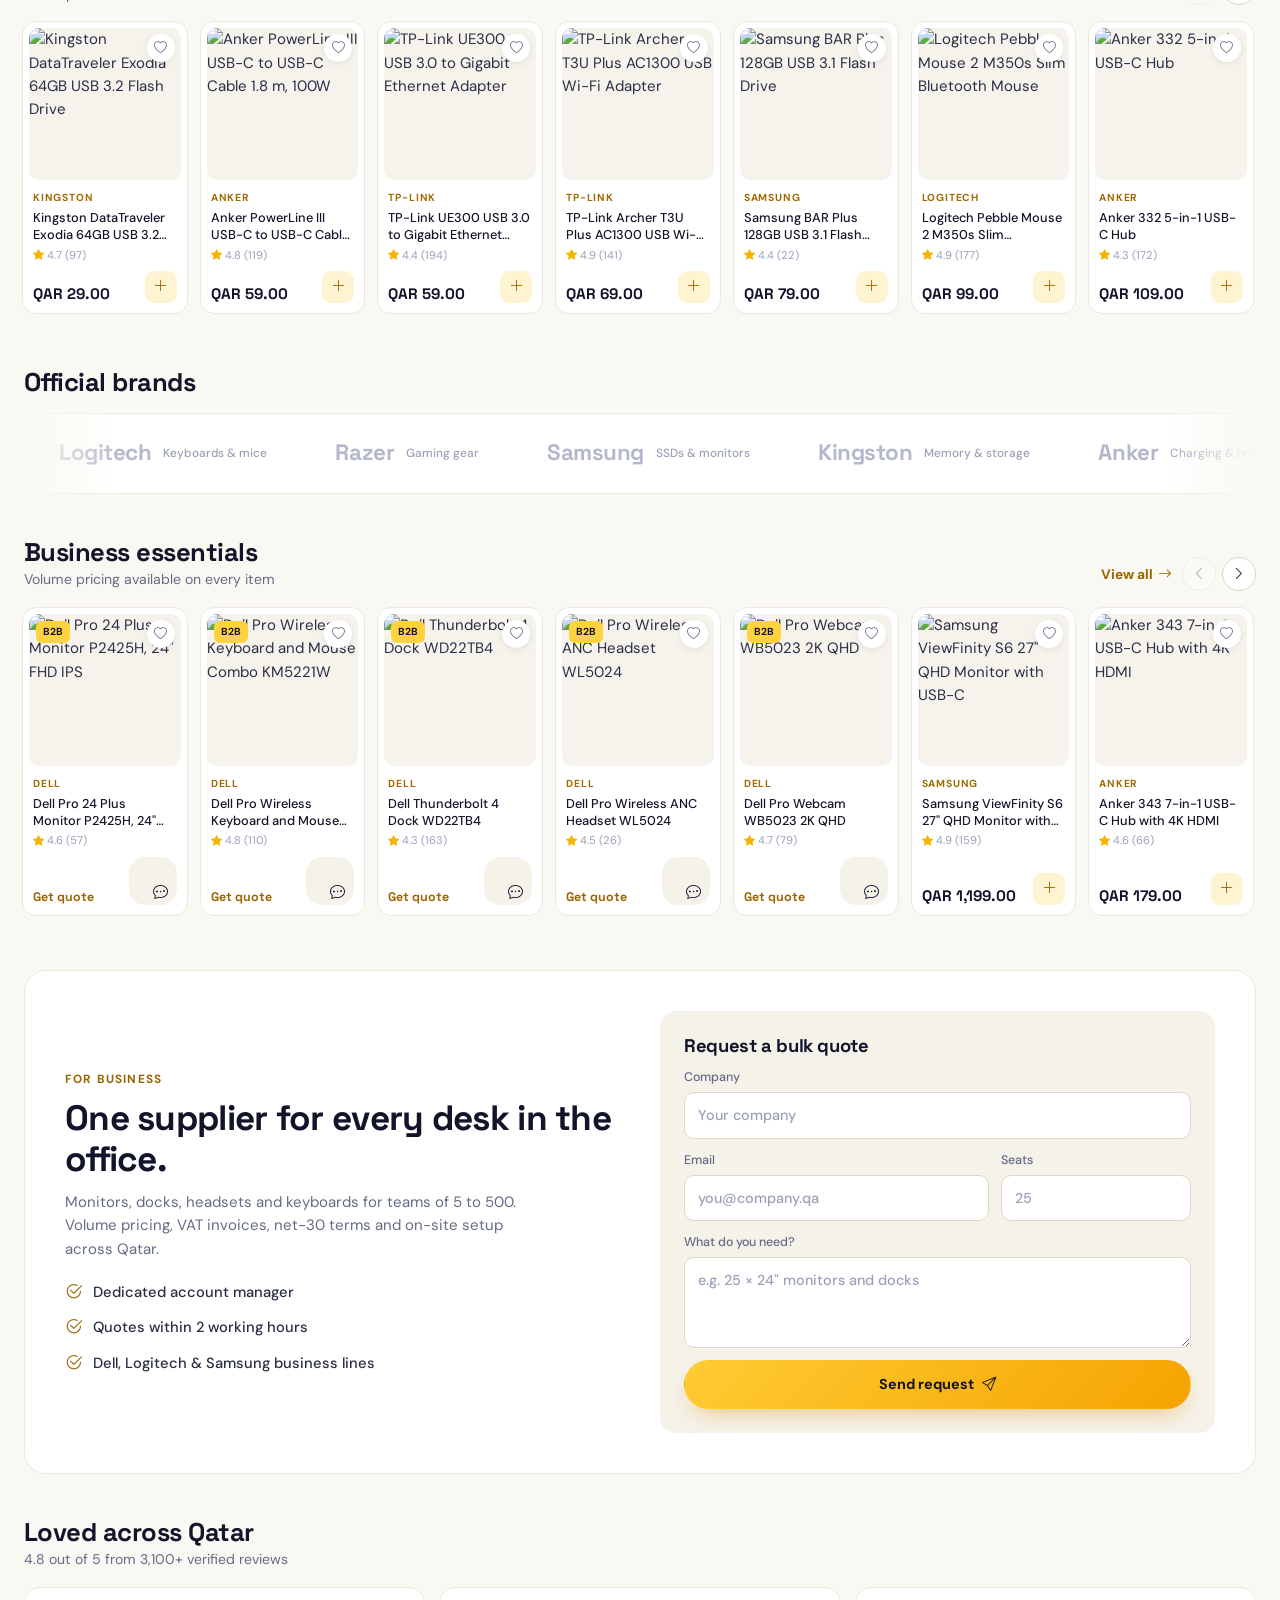
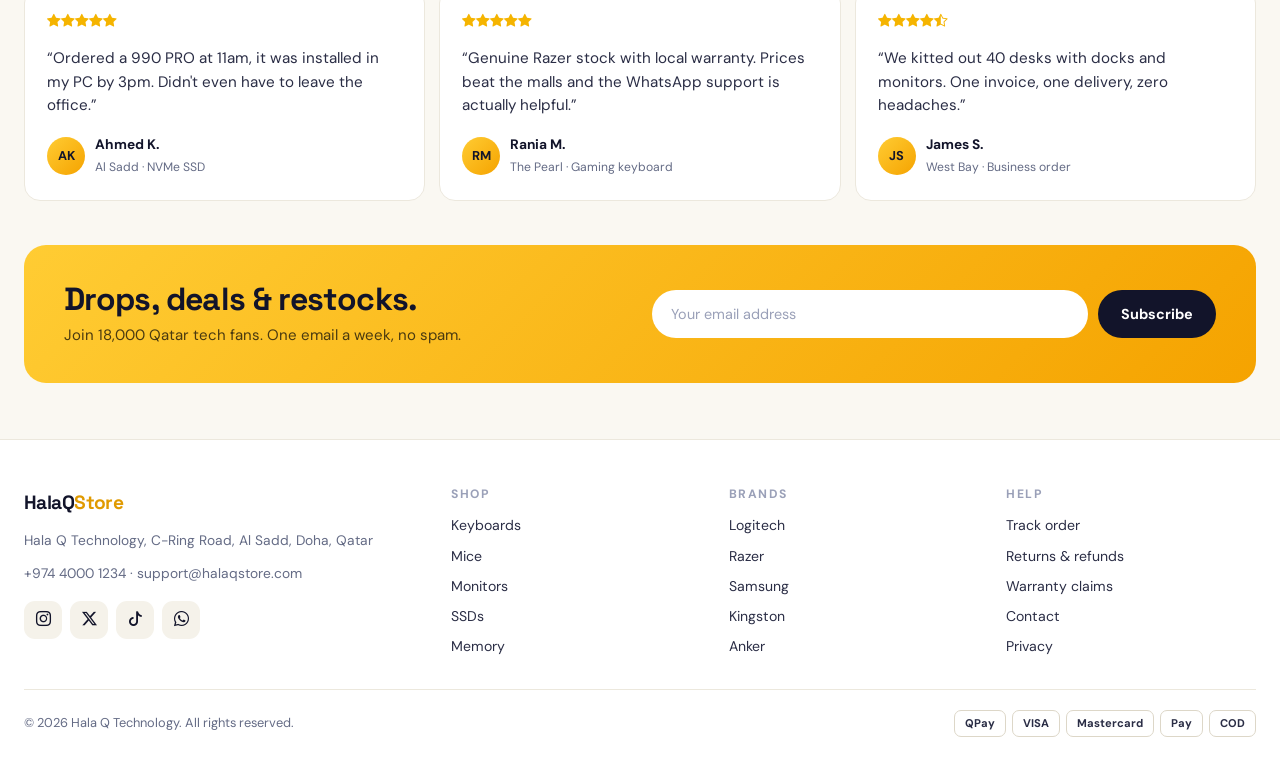
==== commit 70beb6bf: "Add design-option2 folder" ====
--- a/design-option2/index.html
+++ b/design-option2/index.html
@@ -29,7 +29,7 @@
 <header class="hdr" id="hdr">
   <div class="wrap hdr-in">
     <button class="icon-btn menu-btn" id="menuBtn" aria-label="Open menu"><i class="bi bi-list"></i></button>
-    <a href="#" class="logo" aria-label="HalaQStore home"><span class="logo-mark">Q</span><span class="logo-word">HalaQ<b>Store</b></span></a>
+    <a href="#" class="logo" aria-label="HalaQStore home"><span class="logo-word">HalaQ<b>Store</b></span></a>
     <nav class="nav" aria-label="Main">
       <a href="#trending">Trending</a>
       <a href="#deal">Deals</a>
@@ -257,7 +257,7 @@
   <div class="wrap">
     <div class="ftr-top">
       <div class="ftr-brand">
-        <a href="#" class="logo"><span class="logo-mark">Q</span><span class="logo-word">HalaQ<b>Store</b></span></a>
+        <a href="#" class="logo"><span class="logo-word">HalaQ<b>Store</b></span></a>
         <p>Hala Q Technology, C-Ring Road, Al Sadd, Doha, Qatar</p>
         <p><a href="tel:+97440001234">+974 4000 1234</a> · <a href="mailto:support@halaqstore.com">support@halaqstore.com</a></p>
         <div class="socials"><a href="#" aria-label="Instagram"><i class="bi bi-instagram"></i></a><a href="#" aria-label="X"><i class="bi bi-twitter-x"></i></a><a href="#" aria-label="TikTok"><i class="bi bi-tiktok"></i></a><a href="https://wa.me/97440001234" aria-label="WhatsApp"><i class="bi bi-whatsapp"></i></a></div>
--- a/design-option2/style.css
+++ b/design-option2/style.css
@@ -1,14 +1,14 @@
 /* =========================================================
    HalaQStore — Design option 2 (light)
-   Clean white base · electric violet + cyan · lime highlights
+   Clean white base · warm amber-yellow · ink accents
    ========================================================= */
 :root{
-  --bg:#F5F6FA; --surface:#FFFFFF; --surface-2:#F1F2F8; --surface-3:#E8EAF3;
-  --line:#E5E7EF; --line-2:#D6D9E6;
+  --bg:#FAF8F2; --surface:#FFFFFF; --surface-2:#F5F2EA; --surface-3:#ECE7DA;
+  --line:#ECE8DD; --line-2:#DDD7C8;
   --ink:#12142A; --text:#2A2D45; --muted:#646B85; --dim:#9AA0B8;
-  --violet:#6A47F5; --violet-2:#5534E0; --violet-soft:#EFEBFF; --cyan:#0B9FC2; --lime:#C8F04A; --hot:#F0385E;
-  --grad:linear-gradient(135deg,#6A47F5 0%,#13B5D8 100%);
-  --media:#F2F3F8;
+  --violet:#F5B400; --violet-2:#E09A00; --violet-soft:#FFF4D1; --accent-ink:#9A6500; --cyan:#A06A00; --lime:#FFD23F; --hot:#F0385E;
+  --grad:linear-gradient(135deg,#FFCC33 0%,#F5A300 100%);
+  --media:#F6F3EC;
   --r:16px; --r-sm:10px;
   --font:'DM Sans',system-ui,-apple-system,'Segoe UI',Roboto,Arial,sans-serif;
   --display:'Space Grotesk','DM Sans',system-ui,sans-serif;
@@ -29,17 +29,17 @@
 /* ---------- Buttons ---------- */
 .btn{display:inline-flex;align-items:center;justify-content:center;gap:8px;padding:12px 22px;border-radius:999px;border:1px solid transparent;font-weight:700;font-size:.9rem;transition:transform .2s,box-shadow .2s,background .2s,border-color .2s;white-space:nowrap}
 .btn:hover{transform:translateY(-2px)}
-.btn-glow{background:var(--grad);color:#fff;box-shadow:0 10px 24px -10px rgba(106,71,245,.7)}
+.btn-glow{background:var(--grad);color:var(--ink);box-shadow:0 10px 24px -10px rgba(220,150,0,.6)}
 .btn-dark{background:var(--ink);color:#fff}
-.btn-dark:hover{background:var(--violet)}
+.btn-dark:hover{background:var(--violet);color:var(--ink)}
 .btn-ghost{background:var(--surface);border-color:var(--line-2);color:var(--ink)}
-.btn-ghost:hover{border-color:var(--violet);color:var(--violet)}
+.btn-ghost:hover{border-color:var(--accent-ink);color:var(--accent-ink)}
 .btn-lime{background:var(--lime);color:var(--ink)}
 .btn-lime:hover{box-shadow:0 12px 24px -12px rgba(120,160,20,.8)}
 .btn-block{width:100%}
 .icon-btn{position:relative;display:inline-grid;place-items:center;width:42px;height:42px;border-radius:12px;background:transparent;border:1px solid transparent;font-size:1.2rem;color:var(--ink);transition:background .2s}
 .icon-btn:hover{background:var(--surface-2)}
-.dot{position:absolute;top:3px;right:2px;min-width:18px;height:18px;padding:0 5px;border-radius:9px;background:var(--violet);color:#fff;font-size:.68rem;font-weight:700;display:grid;place-items:center}
+.dot{position:absolute;top:3px;right:2px;min-width:18px;height:18px;padding:0 5px;border-radius:9px;background:var(--violet);color:var(--ink);font-size:.68rem;font-weight:700;display:grid;place-items:center}
 
 /* ---------- Announcement ---------- */
 .announce{background:var(--ink);color:#C9CCE0;font-size:.8rem}
@@ -56,14 +56,13 @@
 .hdr.scrolled{box-shadow:0 6px 20px -12px rgba(30,28,80,.25)}
 .hdr-in{display:flex;align-items:center;gap:28px;height:70px}
 .logo{display:flex;align-items:center;gap:10px;flex-shrink:0}
-.logo-mark{width:36px;height:36px;border-radius:11px;background:var(--grad);display:grid;place-items:center;font-family:var(--display);font-weight:700;font-size:1.15rem;color:#fff}
 .logo-word{font-family:var(--display);font-weight:700;font-size:1.2rem;letter-spacing:-.03em;color:var(--ink)}
-.logo-word b{background:var(--grad);-webkit-background-clip:text;background-clip:text;color:transparent}
+.logo-word b{color:var(--violet-2)}
 .nav{display:flex;gap:2px}
 .nav a{padding:8px 14px;border-radius:999px;font-weight:500;font-size:.92rem;color:var(--muted);transition:color .2s,background .2s}
-.nav a:hover{color:var(--violet);background:var(--violet-soft)}
+.nav a:hover{color:var(--accent-ink);background:var(--violet-soft)}
 .search{flex:1;max-width:460px;margin-left:auto;display:flex;align-items:center;gap:10px;height:44px;padding:0 14px;border-radius:999px;background:var(--surface-2);border:1px solid var(--line);transition:border-color .2s,box-shadow .2s,background .2s}
-.search:focus-within{background:#fff;border-color:var(--violet);box-shadow:0 0 0 4px rgba(106,71,245,.14)}
+.search:focus-within{background:#fff;border-color:var(--accent-ink);box-shadow:0 0 0 4px rgba(245,180,0,.22)}
 .search i{color:var(--muted)}
 .search input{flex:1;min-width:0;background:none;border:0;color:var(--ink);font:inherit;font-size:.9rem}
 .search input::placeholder{color:var(--dim)}
@@ -71,6 +70,8 @@
 .search kbd{font-family:var(--font);font-size:.72rem;color:var(--muted);border:1px solid var(--line-2);border-radius:6px;padding:1px 7px;background:#fff}
 .hdr-actions{display:flex;gap:2px}
 .menu-btn,.search-toggle{display:none}
+.menu-btn{font-size:1.7rem;width:46px;height:46px;color:var(--ink);margin-left:-8px}
+.menu-btn i{-webkit-text-stroke:.6px currentColor}
 @media (max-width:1100px){.nav{display:none}.menu-btn{display:inline-grid}}
 @media (max-width:760px){
   .hdr-in{gap:6px;height:62px;flex-wrap:wrap}
@@ -87,8 +88,8 @@
 .catbar-in{display:flex;gap:6px;overflow-x:auto;scrollbar-width:none;padding-top:8px;padding-bottom:8px}
 .catbar-in::-webkit-scrollbar{display:none}
 .catbar a{display:inline-flex;align-items:center;gap:7px;padding:7px 13px;border-radius:999px;font-size:.84rem;font-weight:500;color:var(--text);white-space:nowrap;transition:background .2s,color .2s}
-.catbar a i{color:var(--violet)}
-.catbar a:hover{background:var(--violet-soft);color:var(--violet)}
+.catbar a i{color:var(--accent-ink)}
+.catbar a:hover{background:var(--violet-soft);color:var(--accent-ink)}
 
 /* ---------- Drawers ---------- */
 .scrim{position:fixed;inset:0;background:rgba(18,20,42,.45);opacity:0;pointer-events:none;transition:opacity .25s;z-index:90}
@@ -101,8 +102,8 @@
 .drawer-head h3{font-size:1.15rem}
 .drawer-nav{padding:12px;overflow:auto}
 .drawer-nav a{display:flex;align-items:center;gap:12px;padding:11px 12px;border-radius:10px;font-weight:500}
-.drawer-nav a:hover{background:var(--violet-soft);color:var(--violet)}
-.drawer-nav a i{color:var(--violet);font-size:1.1rem}
+.drawer-nav a:hover{background:var(--violet-soft);color:var(--accent-ink)}
+.drawer-nav a i{color:var(--accent-ink);font-size:1.1rem}
 .drawer-nav .dn-label{font-size:.72rem;text-transform:uppercase;letter-spacing:.12em;color:var(--dim);padding:14px 12px 6px}
 .cart-items{flex:1;overflow:auto;padding:8px 20px}
 .cart-empty{text-align:center;color:var(--muted);padding:60px 10px}
@@ -110,30 +111,31 @@
 .ci{display:grid;grid-template-columns:60px 1fr auto;gap:12px;align-items:center;padding:12px 0;border-bottom:1px solid var(--line)}
 .ci img{width:60px;height:60px;border-radius:10px;background:var(--media);object-fit:cover}
 .ci h4{font-family:var(--font);font-size:.84rem;font-weight:500;line-height:1.35;color:var(--ink);display:-webkit-box;-webkit-line-clamp:2;-webkit-box-orient:vertical;overflow:hidden}
-.ci small{color:var(--violet);font-weight:700}
+.ci small{color:var(--accent-ink);font-weight:700}
 .qty{display:flex;align-items:center;gap:2px;border:1px solid var(--line-2);border-radius:999px}
 .qty button{width:28px;height:28px;background:none;border:0;border-radius:50%}
 .qty button:hover{background:var(--surface-2)}
 .qty span{min-width:18px;text-align:center;font-size:.85rem;font-weight:700}
 .cart-foot{padding:18px 20px;border-top:1px solid var(--line);display:grid;gap:14px}
 .ship-text{font-size:.82rem;color:var(--muted);margin-bottom:6px}
-.ship-text b{color:var(--violet)}
+.ship-text b{color:var(--accent-ink)}
 .ship-bar{height:6px;border-radius:3px;background:var(--surface-3);overflow:hidden}
 .ship-bar span{display:block;height:100%;background:var(--grad);transition:width .4s}
 .cart-total{display:flex;justify-content:space-between}
 .cart-total strong{font-family:var(--display);font-size:1.2rem;color:var(--ink)}
 
 /* ---------- Hero banner slider ---------- */
-.hero{padding:20px 0 0}
-.slider{position:relative;border-radius:22px;overflow:hidden}
+.hero{padding:0}
+.hero>.wrap{max-width:none;padding:0}
+.slider{position:relative;border-radius:0;overflow:hidden}
 .slides{display:flex;transition:transform .6s cubic-bezier(.65,0,.35,1)}
-.slide{flex:0 0 100%;display:grid;grid-template-columns:1.1fr 1fr;align-items:center;gap:20px;min-height:380px;padding:48px 64px;position:relative;overflow:hidden}
+.slide{flex:0 0 100%;display:grid;grid-template-columns:1.1fr 1fr;align-items:center;gap:20px;min-height:420px;padding:48px max(64px,calc((100% - 1272px)/2));position:relative;overflow:hidden}
 .slide::before{content:"";position:absolute;width:520px;height:520px;right:-80px;top:50%;transform:translateY(-50%);border-radius:50%;background:rgba(255,255,255,.55)}
-.s-violet{background:linear-gradient(120deg,#EDE8FF 0%,#E2F6FB 100%)}
-.s-lime{background:linear-gradient(120deg,#F4FBDC 0%,#E6F7EE 100%)}
-.s-peach{background:linear-gradient(120deg,#FFEDE6 0%,#FBE7F1 100%)}
+.s-violet{background:linear-gradient(120deg,#FFF3C4 0%,#FFE7A3 100%)}
+.s-lime{background:linear-gradient(120deg,#FFFBEA 0%,#FBF1CC 100%)}
+.s-peach{background:linear-gradient(120deg,#FFF8E6 0%,#FFE9B8 100%)}
 .slide-copy{position:relative;z-index:1}
-.slide-tag{display:inline-block;font-size:.74rem;font-weight:700;letter-spacing:.1em;text-transform:uppercase;color:var(--violet);margin-bottom:12px}
+.slide-tag{display:inline-block;font-size:.74rem;font-weight:700;letter-spacing:.1em;text-transform:uppercase;color:var(--accent-ink);margin-bottom:12px}
 .slide h1,.slide h2{font-size:clamp(1.8rem,3.8vw,3.1rem);margin-bottom:12px;max-width:520px}
 .slide p{color:var(--muted);font-size:1.02rem;max-width:440px;margin-bottom:24px}
 .slide-art{position:relative;z-index:1;display:grid;place-items:center}
@@ -147,7 +149,7 @@
 .sl-dots button{width:8px;height:8px;padding:0;border:0;border-radius:4px;background:rgba(18,20,42,.22);transition:width .3s,background .3s}
 .sl-dots button.on{width:26px;background:var(--ink)}
 @media (max-width:820px){
-  .slide{grid-template-columns:1fr;text-align:left;padding:30px 24px 48px;min-height:0;gap:6px}
+  .slide{grid-template-columns:1fr;text-align:left;padding:24px 16px 44px;min-height:0;gap:6px}
   .slide-art{order:-1}
   .slide-art img{max-width:none;aspect-ratio:16/10}
   .slide::before{width:300px;height:300px;right:-60px;top:30%}
@@ -158,11 +160,11 @@
 }
 
 /* ---------- Perks ---------- */
-.perks{padding:16px 0 0}
+.perks{padding:20px 0 0}
 .perks-in{display:grid;grid-template-columns:repeat(4,1fr);background:#fff;border:1px solid var(--line);border-radius:var(--r)}
 .perk{display:flex;align-items:center;gap:12px;padding:16px 20px}
 .perk+.perk{border-left:1px solid var(--line)}
-.perk i{width:40px;height:40px;border-radius:12px;display:grid;place-items:center;flex-shrink:0;font-size:1.15rem;color:var(--violet);background:var(--violet-soft)}
+.perk i{width:40px;height:40px;border-radius:12px;display:grid;place-items:center;flex-shrink:0;font-size:1.15rem;color:var(--accent-ink);background:var(--violet-soft)}
 .perk strong{display:block;font-size:.88rem;color:var(--ink)}
 .perk span{font-size:.78rem;color:var(--muted)}
 @media (max-width:900px){.perks-in{grid-template-columns:1fr 1fr}.perk:nth-child(3){border-left:0}.perk:nth-child(n+3){border-top:1px solid var(--line)}}
@@ -174,7 +176,7 @@
 .sec-head h2{font-size:clamp(1.25rem,2.2vw,1.6rem)}
 .sec-head p{color:var(--muted);font-size:.88rem;margin-top:2px}
 .sec-tools{display:flex;align-items:center;gap:10px}
-.link-more{display:inline-flex;align-items:center;gap:5px;font-weight:700;font-size:.86rem;color:var(--violet);white-space:nowrap}
+.link-more{display:inline-flex;align-items:center;gap:5px;font-weight:700;font-size:.86rem;color:var(--accent-ink);white-space:nowrap}
 .link-more i{transition:transform .2s}
 .link-more:hover i{transform:translateX(3px)}
 @media (max-width:600px){.sec{padding-top:34px}.sec-head{margin-bottom:12px}}
@@ -186,7 +188,7 @@
 .cat-img img{width:100%;height:100%;object-fit:cover}
 .cat strong{font-size:.82rem;font-weight:700;color:var(--ink);line-height:1.25}
 .cat small{display:block;color:var(--dim);font-size:.72rem;font-weight:500}
-.cat:hover{transform:translateY(-3px);border-color:var(--violet);box-shadow:var(--shadow)}
+.cat:hover{transform:translateY(-3px);border-color:var(--accent-ink);box-shadow:var(--shadow)}
 @media (max-width:1100px){.cats{grid-template-columns:repeat(4,1fr)}}
 @media (max-width:600px){.cats{grid-template-columns:repeat(4,1fr);gap:8px}.cat{padding:10px 4px;gap:6px;border-radius:12px}.cat-img{width:52px;height:52px}.cat strong{font-size:.72rem}.cat small{display:none}}
 
@@ -194,7 +196,7 @@
 .tabs{display:flex;gap:4px;overflow-x:auto;scrollbar-width:none;max-width:100%}
 .tabs::-webkit-scrollbar{display:none}
 .tabs button{border:1px solid var(--line-2);background:#fff;padding:6px 14px;border-radius:999px;font-weight:600;font-size:.8rem;color:var(--muted);white-space:nowrap;transition:all .2s}
-.tabs button:hover{color:var(--violet);border-color:var(--violet)}
+.tabs button:hover{color:var(--accent-ink);border-color:var(--accent-ink)}
 .tabs button.active{background:var(--ink);border-color:var(--ink);color:#fff}
 
 /* ---------- Product rails (sliders) ---------- */
@@ -221,7 +223,7 @@
 .badges{position:absolute;top:7px;left:7px;display:flex;gap:4px;z-index:1}
 .badge{font-size:.64rem;font-weight:700;padding:3px 7px;border-radius:6px;background:var(--ink);color:#fff}
 .badge.sale{background:var(--hot)}
-.badge.new{background:var(--violet)}
+.badge.new{background:var(--violet);color:var(--ink)}
 .badge.b2b{background:var(--lime);color:var(--ink)}
 .wish{position:absolute;top:12px;right:12px;z-index:1;width:28px;height:28px;border-radius:50%;border:0;background:#fff;color:var(--muted);font-size:.8rem;display:grid;place-items:center;box-shadow:0 2px 6px rgba(0,0,0,.08);transition:transform .2s,color .2s}
 .wish:hover{transform:scale(1.1);color:var(--hot)}
@@ -229,21 +231,21 @@
 .card-body{display:flex;flex-direction:column;gap:3px;padding:4px 10px 10px;flex:1}
 .card-brand{font-size:.64rem;font-weight:700;letter-spacing:.08em;text-transform:uppercase;color:var(--cyan)}
 .card-title{font-size:.8rem;font-weight:500;line-height:1.35;color:var(--ink);display:-webkit-box;-webkit-line-clamp:2;-webkit-box-orient:vertical;overflow:hidden;min-height:2.7em}
-.card-title:hover{color:var(--violet)}
+.card-title:hover{color:var(--accent-ink)}
 .card-rate{font-size:.7rem;color:var(--dim);display:flex;align-items:center;gap:3px}
 .card-rate i{color:#F5B400}
 .card-foot{display:flex;align-items:flex-end;justify-content:space-between;gap:6px;margin-top:auto;padding-top:4px}
 .price{font-family:var(--display);font-weight:700;font-size:.95rem;color:var(--ink);line-height:1.1}
 .price s{display:block;font-family:var(--font);font-size:.68rem;font-weight:400;color:var(--dim)}
 .price-sale{color:var(--hot)}
-.price-quote{font-size:.78rem;color:var(--violet)}
-.add{flex-shrink:0;width:32px;height:32px;border-radius:9px;border:0;background:var(--violet-soft);color:var(--violet);font-size:.95rem;display:grid;place-items:center;transition:background .2s,color .2s}
-.add:hover{background:var(--violet);color:#fff}
+.price-quote{font-size:.78rem;color:var(--accent-ink)}
+.add{flex-shrink:0;width:32px;height:32px;border-radius:9px;border:0;background:var(--violet-soft);color:var(--accent-ink);font-size:.95rem;display:grid;place-items:center;transition:background .2s,color .2s}
+.add:hover{background:var(--violet);color:var(--ink)}
 .add.quote{background:var(--surface-2);color:var(--ink)}
 
 /* ---------- Deal ---------- */
 .deal{position:relative;display:grid;grid-template-columns:1.2fr 1fr;gap:28px;align-items:center;padding:36px 48px;border-radius:22px;overflow:hidden;background:var(--ink);color:#fff}
-.deal::before{content:"";position:absolute;width:480px;height:480px;right:-60px;top:50%;transform:translateY(-50%);border-radius:50%;background:radial-gradient(circle,rgba(106,71,245,.55),transparent 70%)}
+.deal::before{content:"";position:absolute;width:480px;height:480px;right:-60px;top:50%;transform:translateY(-50%);border-radius:50%;background:radial-gradient(circle,rgba(245,180,0,.35),transparent 70%)}
 .deal-copy{position:relative;z-index:1}
 .deal .kick{display:inline-block;font-size:.74rem;font-weight:700;letter-spacing:.1em;text-transform:uppercase;color:var(--lime);margin-bottom:10px}
 .deal h2{color:#fff;font-size:clamp(1.4rem,2.6vw,2rem);margin-bottom:10px;max-width:520px}
@@ -280,23 +282,23 @@
 .marquee:hover .marquee-track{animation-play-state:paused}
 .marquee a{display:flex;align-items:center;gap:12px;padding:22px 34px;font-family:var(--display);font-weight:700;font-size:1.4rem;letter-spacing:-.02em;color:#B4B8CC;white-space:nowrap;transition:color .2s}
 .marquee a small{font-family:var(--font);font-size:.74rem;font-weight:500;letter-spacing:0;color:var(--dim)}
-.marquee a:hover{color:var(--violet)}
+.marquee a:hover{color:var(--accent-ink)}
 @keyframes scroll{to{transform:translateX(-50%)}}
 @media (prefers-reduced-motion:reduce){.marquee-track,.deal-visual img{animation:none}.slides{transition:none}}
 
 /* ---------- Business ---------- */
 .biz{display:grid;grid-template-columns:1fr 1fr;gap:40px;align-items:center;padding:40px;border-radius:22px;background:#fff;border:1px solid var(--line)}
-.biz-copy .kick{display:inline-block;font-size:.74rem;font-weight:700;letter-spacing:.1em;text-transform:uppercase;color:var(--violet);margin-bottom:10px}
+.biz-copy .kick{display:inline-block;font-size:.74rem;font-weight:700;letter-spacing:.1em;text-transform:uppercase;color:var(--accent-ink);margin-bottom:10px}
 .biz-copy h2{font-size:clamp(1.5rem,2.8vw,2.2rem);margin-bottom:12px}
 .biz-copy p{color:var(--muted);margin-bottom:18px;max-width:480px}
 .checks{list-style:none;padding:0;margin:0;display:grid;gap:8px}
 .checks li{display:flex;gap:10px;align-items:center;font-weight:500;font-size:.92rem}
-.checks i{color:var(--violet);font-size:1.1rem}
+.checks i{color:var(--accent-ink);font-size:1.1rem}
 .quote{padding:24px;border-radius:var(--r);background:var(--surface-2);display:grid;gap:12px}
 .quote h3{font-size:1.15rem}
 .quote label{display:grid;gap:5px;font-size:.78rem;font-weight:500;color:var(--muted)}
 .quote input,.quote textarea,.nl-form input{width:100%;font:inherit;font-size:.9rem;color:var(--ink);background:#fff;border:1px solid var(--line-2);border-radius:var(--r-sm);padding:11px 13px;transition:border-color .2s,box-shadow .2s;resize:vertical}
-.quote input:focus,.quote textarea:focus,.nl-form input:focus{outline:none;border-color:var(--violet);box-shadow:0 0 0 4px rgba(106,71,245,.14)}
+.quote input:focus,.quote textarea:focus,.nl-form input:focus{outline:none;border-color:var(--accent-ink);box-shadow:0 0 0 4px rgba(245,180,0,.22)}
 .quote ::placeholder,.nl-form ::placeholder{color:var(--dim)}
 .two{display:grid;grid-template-columns:1.6fr 1fr;gap:12px}
 @media (max-width:860px){.biz{grid-template-columns:1fr;gap:24px;padding:24px 20px}}
@@ -308,17 +310,18 @@
 .review .stars{color:#F5B400;font-size:.85rem}
 .review blockquote{margin:0;font-size:.95rem;color:var(--text)}
 .review figcaption{display:flex;align-items:center;gap:10px;margin-top:auto}
-.av{width:38px;height:38px;border-radius:50%;background:var(--grad);display:grid;place-items:center;font-weight:700;font-size:.8rem;color:#fff}
+.av{width:38px;height:38px;border-radius:50%;background:var(--grad);display:grid;place-items:center;font-weight:700;font-size:.8rem;color:var(--ink)}
 .review strong{display:block;font-size:.86rem;color:var(--ink)}
 .review small{color:var(--muted);font-size:.76rem}
 @media (max-width:900px){.reviews{grid-template-columns:1fr}}
 
 /* ---------- Newsletter ---------- */
-.nl{display:grid;grid-template-columns:1fr 1fr;gap:24px;align-items:center;padding:36px 40px;border-radius:22px;background:var(--grad);color:#fff}
-.nl h2{color:#fff;font-size:clamp(1.4rem,2.6vw,2rem);margin-bottom:6px}
-.nl p{color:rgba(255,255,255,.85)}
+.nl{display:grid;grid-template-columns:1fr 1fr;gap:24px;align-items:center;padding:36px 40px;border-radius:22px;background:var(--grad);color:var(--ink)}
+.nl h2{color:var(--ink);font-size:clamp(1.4rem,2.6vw,2rem);margin-bottom:6px}
+.nl p{color:#4A3A10}
 .nl-form{display:flex;gap:10px}
 .nl-form input{border-radius:999px;padding:12px 18px;border-color:transparent}
+.nl .btn-lime{background:var(--ink);color:#fff}
 @media (max-width:820px){.nl{grid-template-columns:1fr;padding:26px 22px}}
 @media (max-width:480px){.nl-form{flex-direction:column}}
 
@@ -326,14 +329,14 @@
 .ftr{margin-top:56px;background:#fff;border-top:1px solid var(--line);padding:48px 0 22px}
 .ftr-top{display:grid;grid-template-columns:1.6fr 1fr 1fr 1fr;gap:28px;padding-bottom:30px;border-bottom:1px solid var(--line)}
 .ftr-brand p{color:var(--muted);font-size:.86rem;margin-top:12px}
-.ftr-brand p a:hover{color:var(--violet)}
+.ftr-brand p a:hover{color:var(--accent-ink)}
 .socials{display:flex;gap:8px;margin-top:16px}
 .socials a{width:38px;height:38px;border-radius:11px;display:grid;place-items:center;background:var(--surface-2);color:var(--ink);transition:background .2s,color .2s}
-.socials a:hover{background:var(--violet);color:#fff}
+.socials a:hover{background:var(--violet);color:var(--ink)}
 .ftr h4{font-family:var(--font);font-size:.76rem;font-weight:700;text-transform:uppercase;letter-spacing:.12em;color:var(--dim);margin-bottom:12px}
 .ftr ul{list-style:none;margin:0;padding:0;display:grid;gap:7px}
 .ftr ul a{color:var(--text);font-size:.88rem}
-.ftr ul a:hover{color:var(--violet)}
+.ftr ul a:hover{color:var(--accent-ink)}
 .ftr-bottom{display:flex;justify-content:space-between;align-items:center;gap:14px;flex-wrap:wrap;padding-top:20px;font-size:.8rem;color:var(--muted)}
 .pays{display:flex;gap:6px;flex-wrap:wrap}
 .pays span{padding:4px 10px;border-radius:7px;border:1px solid var(--line-2);font-size:.7rem;font-weight:700;color:var(--text)}
@@ -346,7 +349,7 @@
   .tabbar{position:fixed;left:12px;right:12px;bottom:12px;z-index:60;display:grid;grid-template-columns:repeat(4,1fr);padding:6px;border-radius:18px;background:rgba(255,255,255,.92);backdrop-filter:blur(14px);-webkit-backdrop-filter:blur(14px);border:1px solid var(--line);box-shadow:0 10px 30px -10px rgba(30,28,80,.3)}
   .tabbar a,.tabbar button{display:flex;flex-direction:column;align-items:center;gap:2px;padding:6px 0;border:0;background:none;border-radius:12px;font-size:.68rem;font-weight:500;color:var(--muted)}
   .tabbar i{font-size:1.15rem}
-  .tabbar .on{color:var(--violet);background:var(--violet-soft)}
+  .tabbar .on{color:var(--accent-ink);background:var(--violet-soft)}
 }
 
 /* ---------- Toast ---------- */
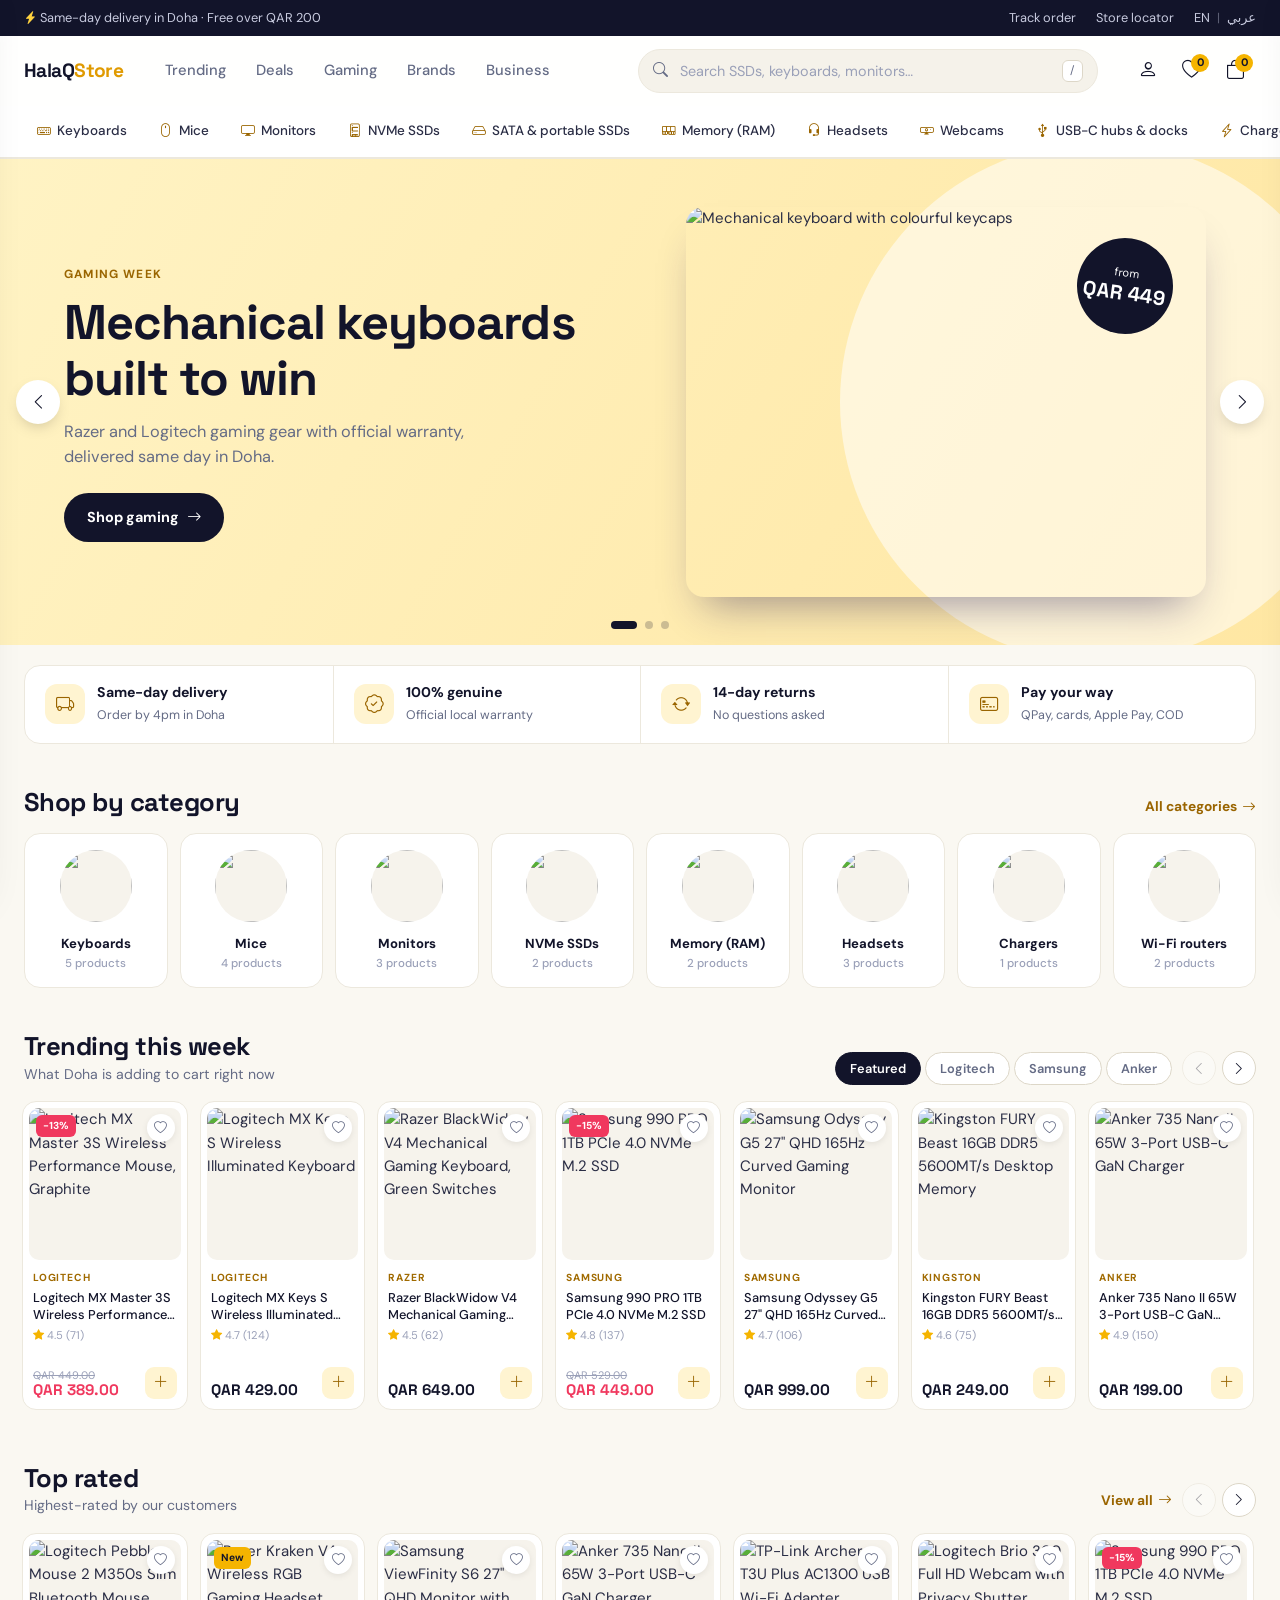
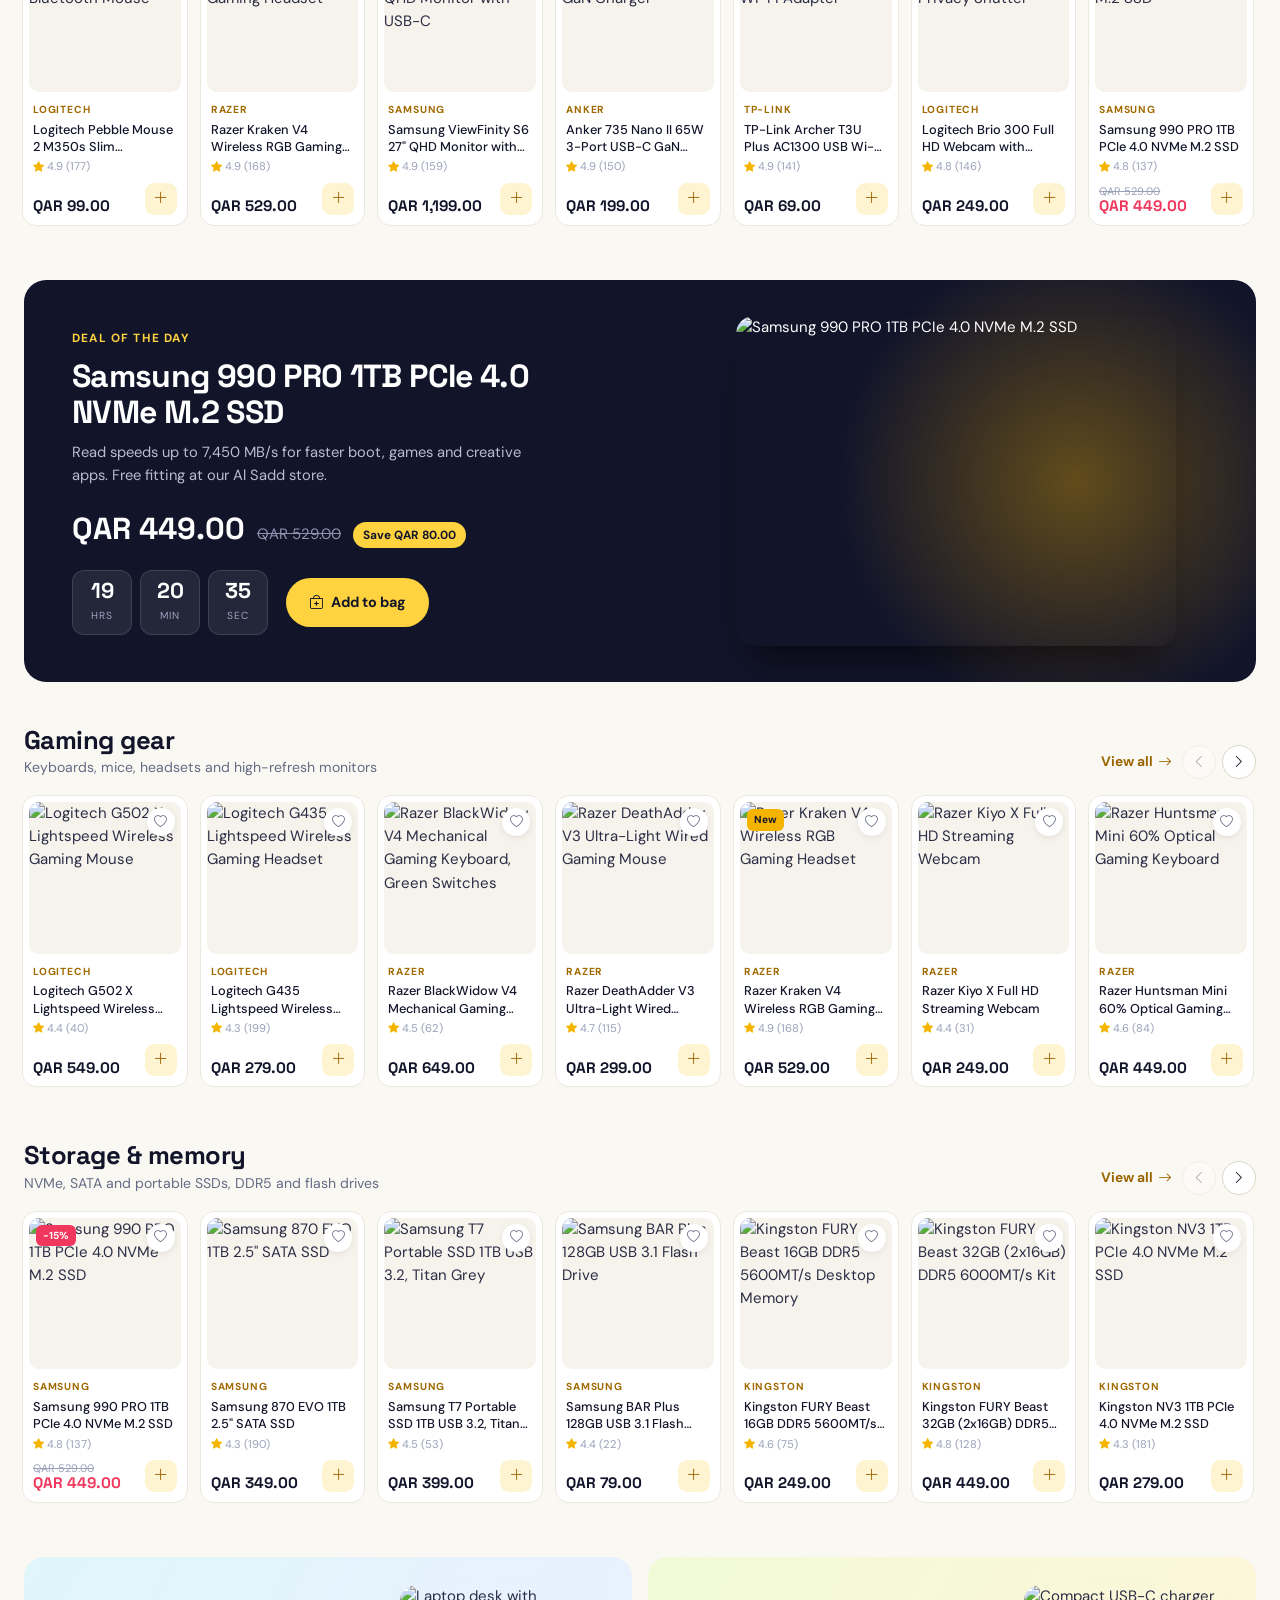
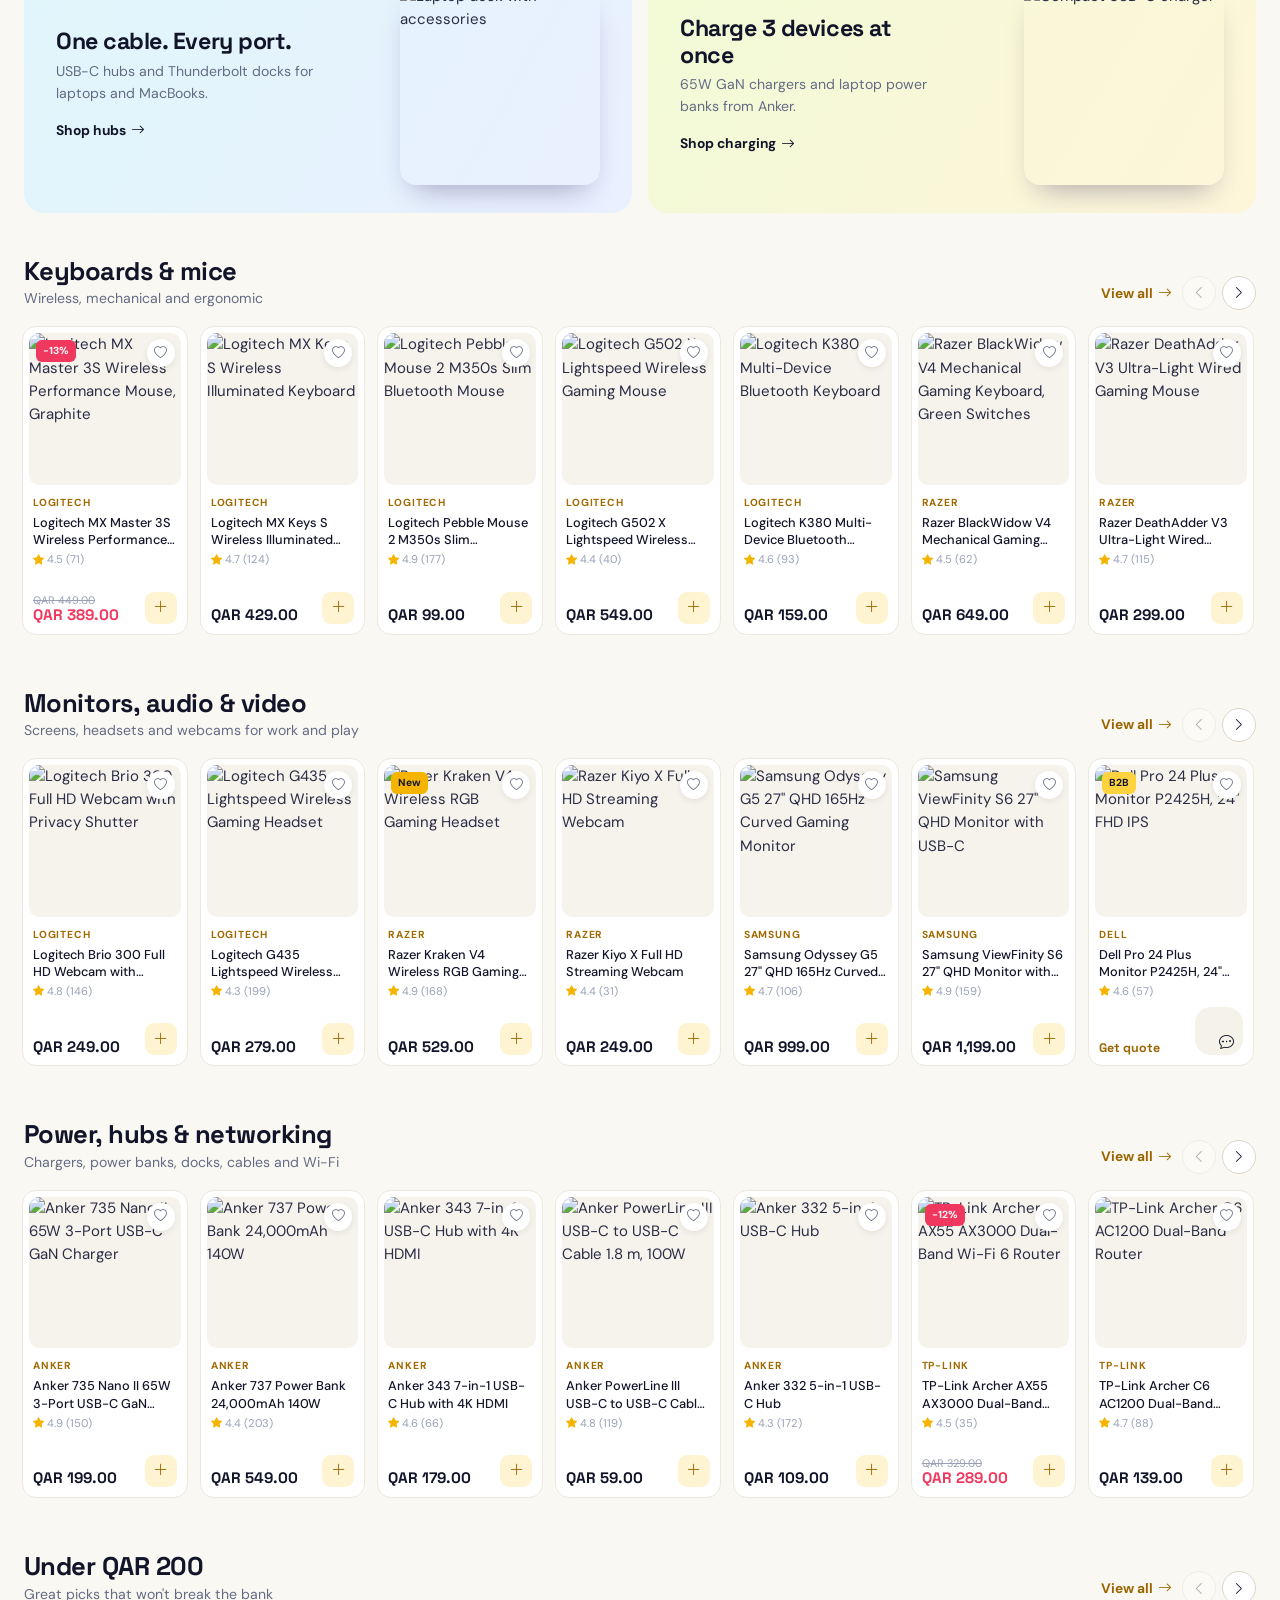
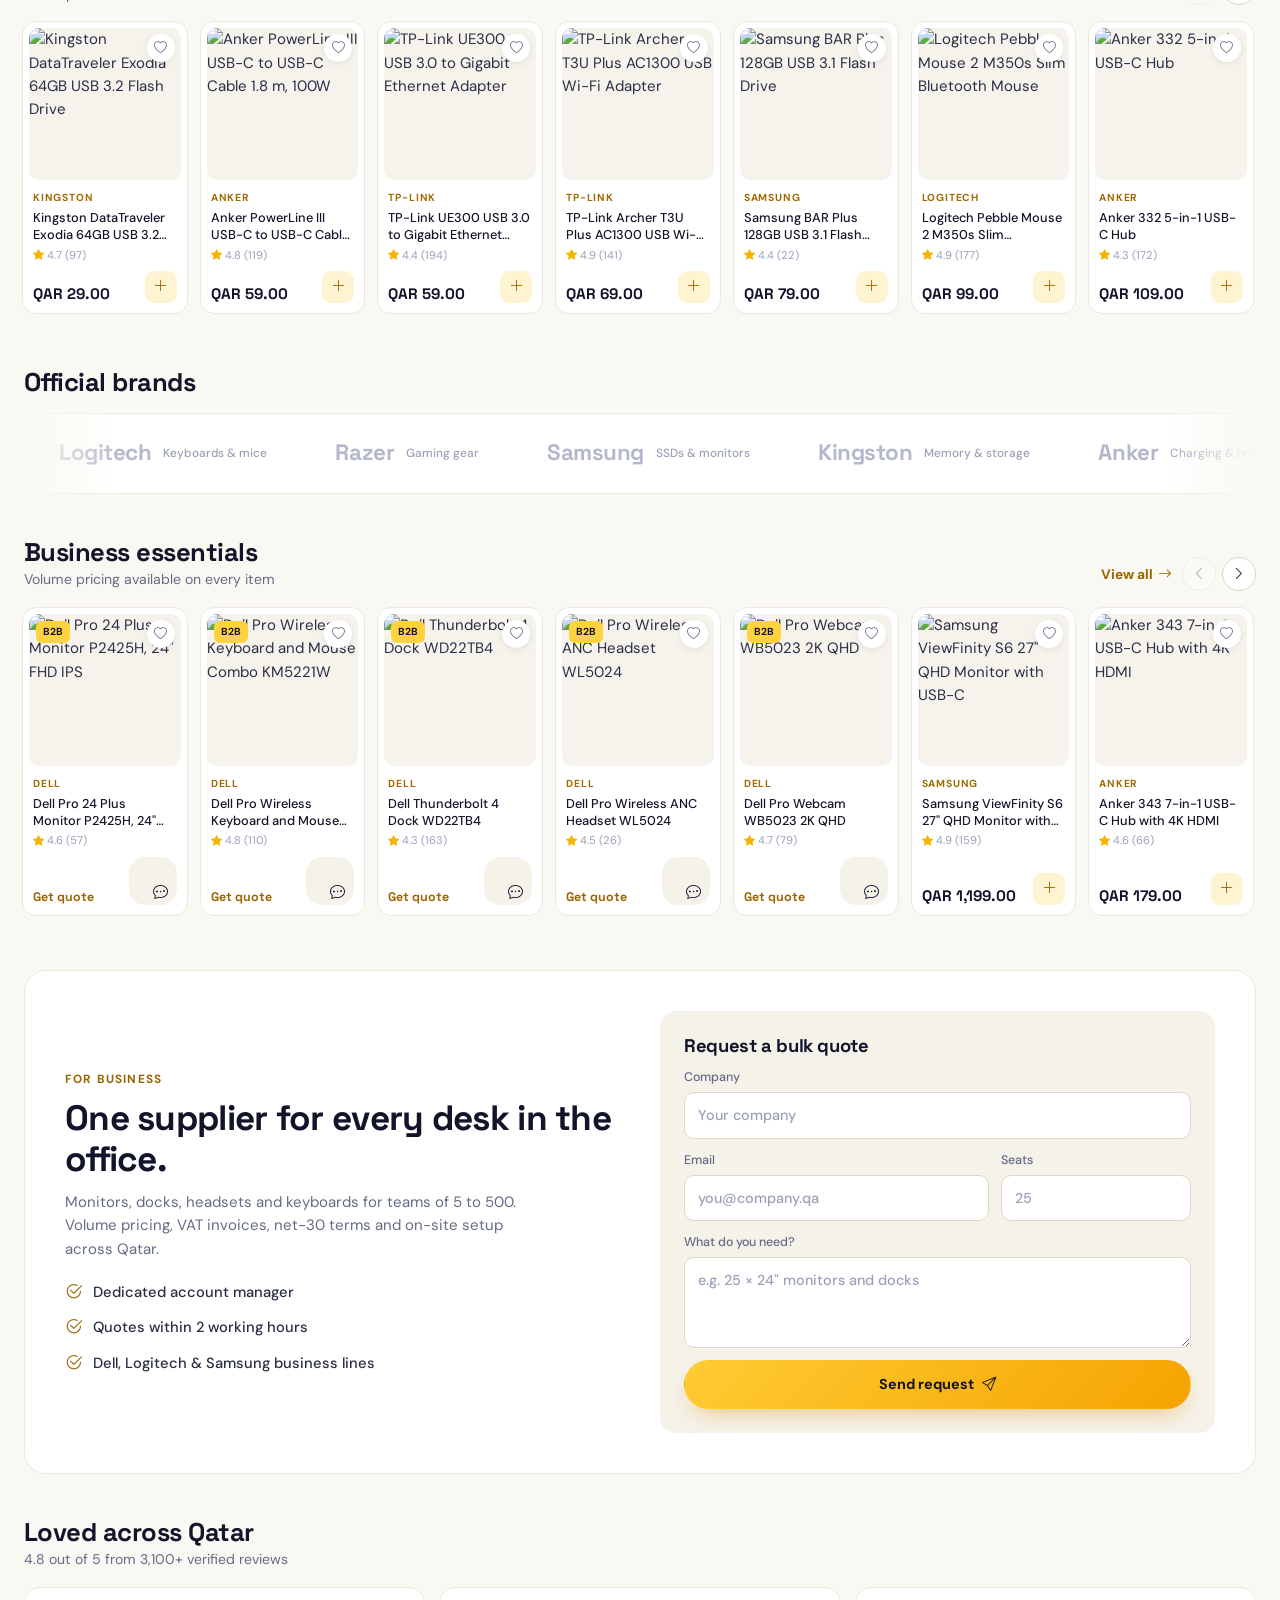
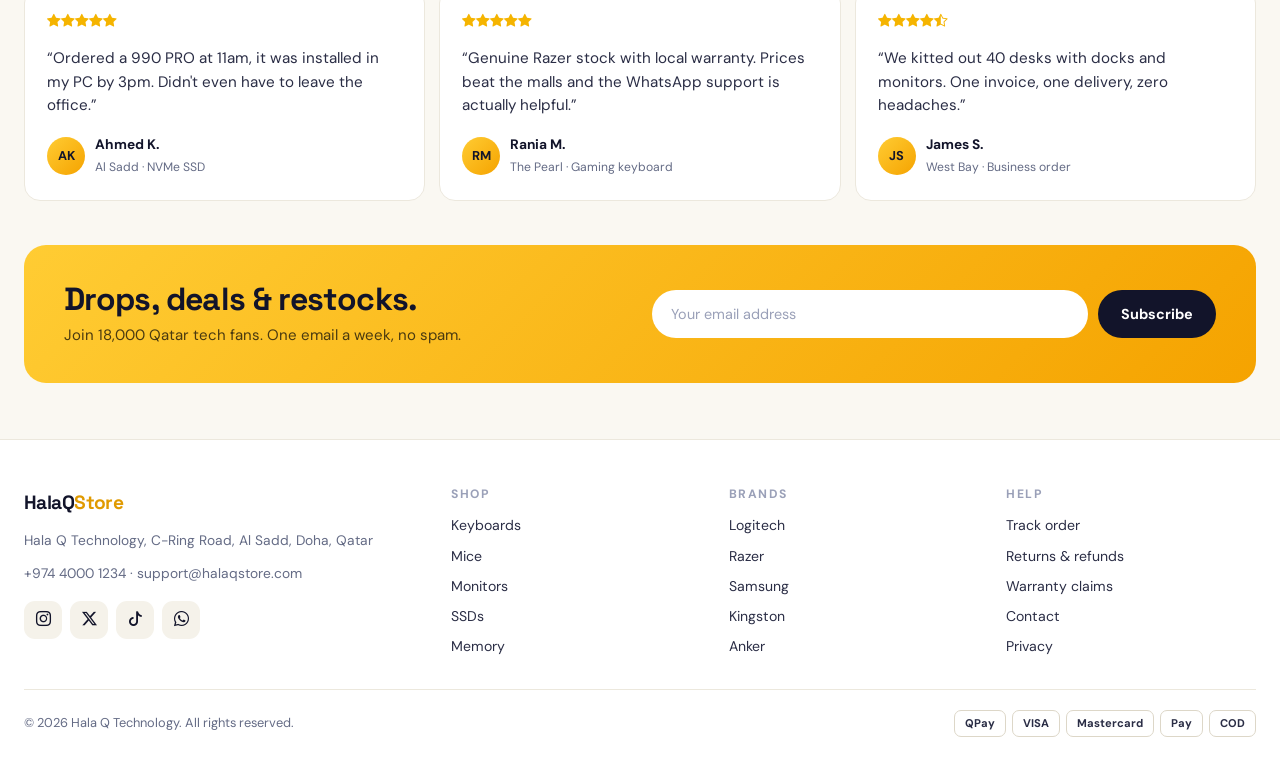
==== commit 9ad87b8d: "Short description of your change" ====
--- a/design-option2/index.html
+++ b/design-option2/index.html
@@ -273,13 +273,6 @@
   </div>
 </footer>
 
-<!-- Mobile tab bar -->
-<nav class="tabbar" aria-label="Quick links">
-  <a href="#" class="on"><i class="bi bi-house"></i><span>Home</span></a>
-  <a href="#trending"><i class="bi bi-grid"></i><span>Shop</span></a>
-  <a href="#deal"><i class="bi bi-fire"></i><span>Deals</span></a>
-  <button type="button" data-open-cart><i class="bi bi-bag"></i><span>Bag</span></button>
-</nav>
 
 <div class="toast" id="toast" role="status" aria-live="polite"></div>
 
--- a/design-option2/style.css
+++ b/design-option2/style.css
@@ -341,22 +341,12 @@
 .pays{display:flex;gap:6px;flex-wrap:wrap}
 .pays span{padding:4px 10px;border-radius:7px;border:1px solid var(--line-2);font-size:.7rem;font-weight:700;color:var(--text)}
 @media (max-width:820px){.ftr-top{grid-template-columns:1fr 1fr}.ftr-brand{grid-column:1 / -1}}
-@media (max-width:760px){.ftr{padding-bottom:96px}}
-
-/* ---------- Mobile tab bar ---------- */
-.tabbar{display:none}
-@media (max-width:760px){
-  .tabbar{position:fixed;left:12px;right:12px;bottom:12px;z-index:60;display:grid;grid-template-columns:repeat(4,1fr);padding:6px;border-radius:18px;background:rgba(255,255,255,.92);backdrop-filter:blur(14px);-webkit-backdrop-filter:blur(14px);border:1px solid var(--line);box-shadow:0 10px 30px -10px rgba(30,28,80,.3)}
-  .tabbar a,.tabbar button{display:flex;flex-direction:column;align-items:center;gap:2px;padding:6px 0;border:0;background:none;border-radius:12px;font-size:.68rem;font-weight:500;color:var(--muted)}
-  .tabbar i{font-size:1.15rem}
-  .tabbar .on{color:var(--accent-ink);background:var(--violet-soft)}
-}
+
 
 /* ---------- Toast ---------- */
 .toast{position:fixed;left:50%;bottom:28px;z-index:120;transform:translate(-50%,20px);opacity:0;pointer-events:none;display:flex;align-items:center;gap:10px;padding:12px 18px;border-radius:999px;background:var(--ink);color:#fff;font-weight:600;font-size:.86rem;box-shadow:var(--shadow);transition:opacity .25s,transform .25s;max-width:calc(100vw - 32px)}
 .toast i{color:var(--lime);font-size:1.05rem}
 .toast.on{opacity:1;transform:translate(-50%,0)}
-@media (max-width:760px){.toast{bottom:96px}}
 
 /* ---------- View-only mode ---------- */
 .view-only a,.view-only button,.view-only input,.view-only textarea,.view-only label{cursor:default}
